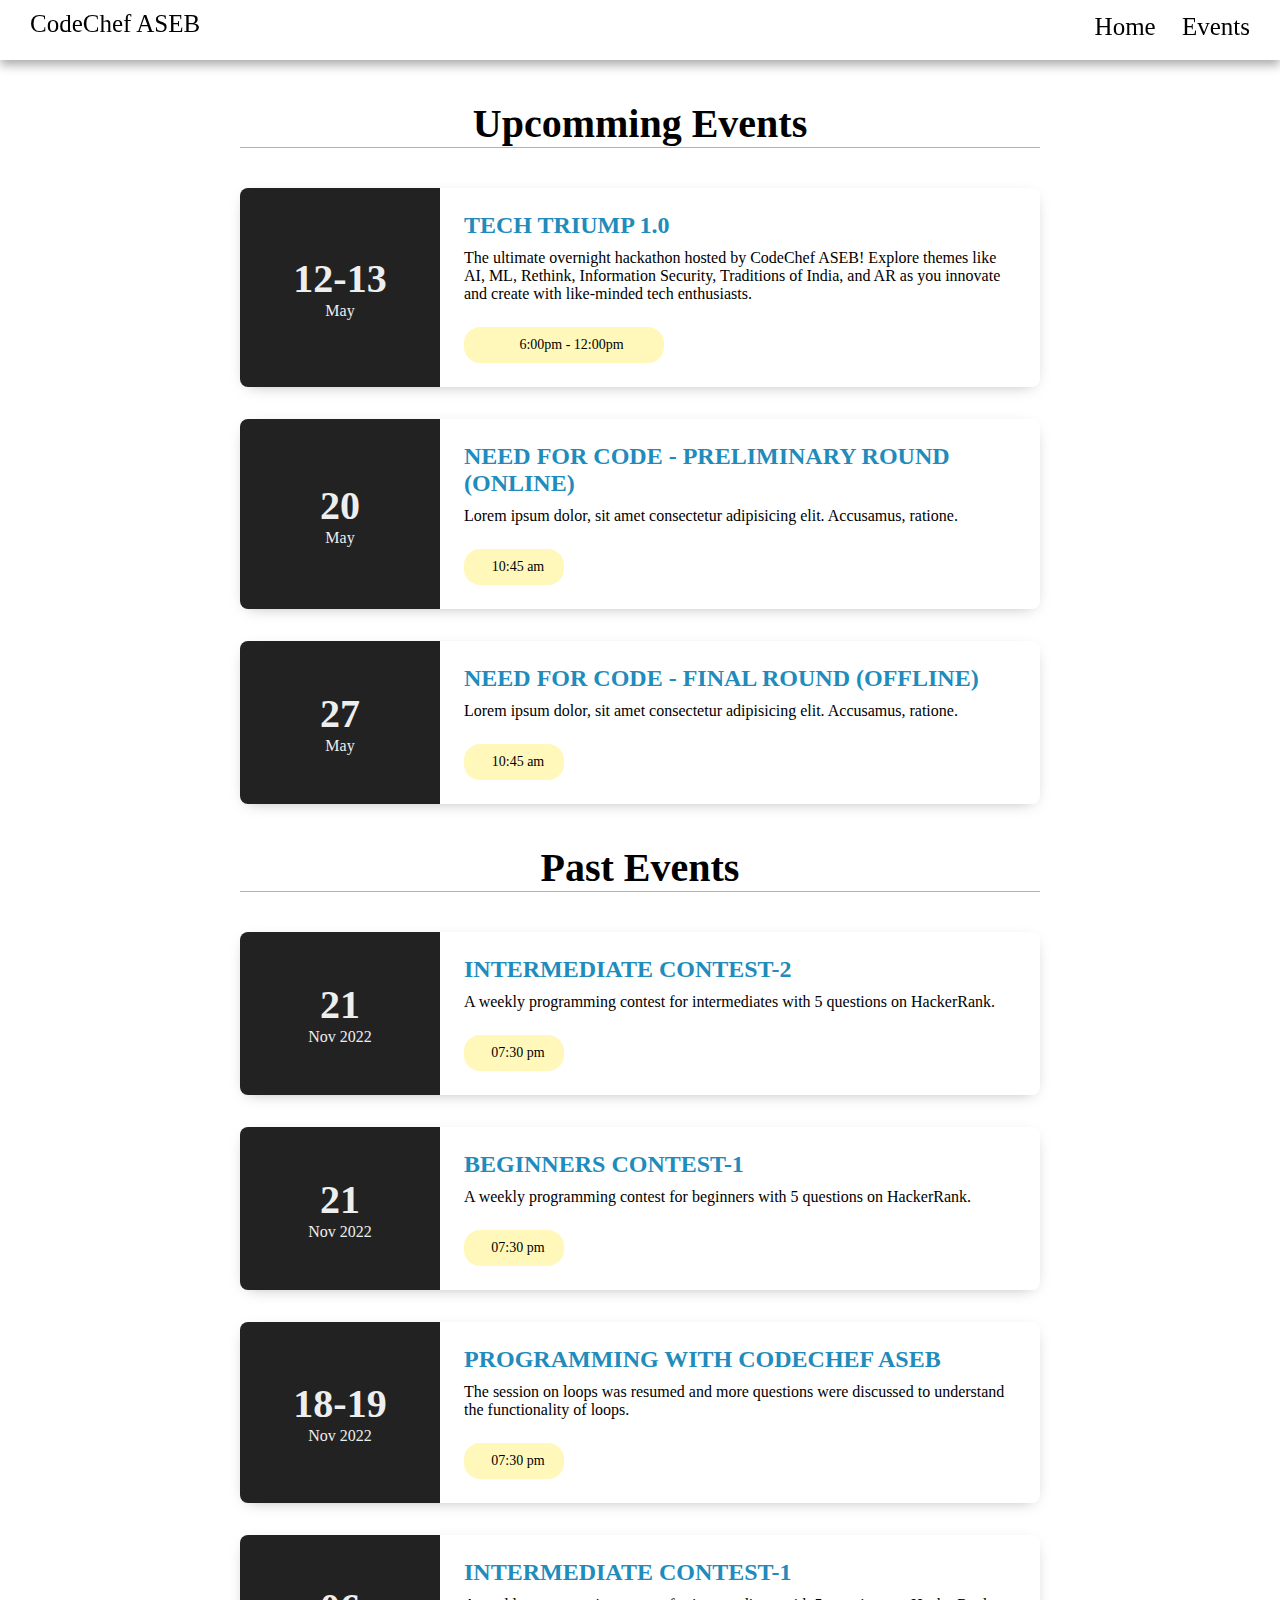
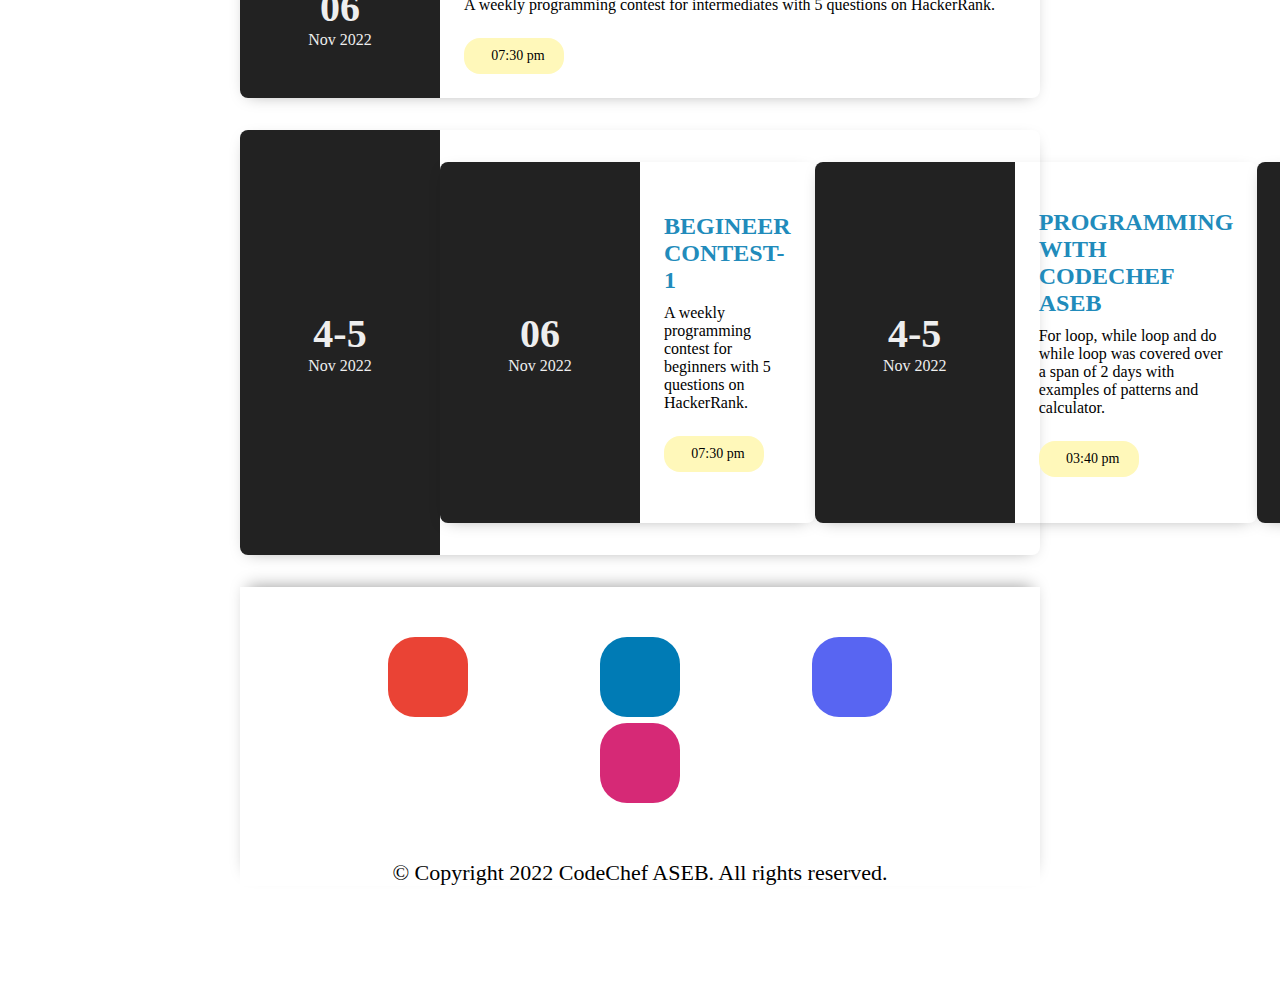
==== events.html @ 4fabd1b9 "Update events.html" ====
<!DOCTYPE html>
<html lang="en">

<head>
  <meta charset="UTF-8" />
  <meta name="viewport" content="width=device-width, initial-scale=1.0" />
  <title>Events</title>
  <link rel="stylesheet" href="assets/css/events.css" />
  <script src="https://kit.fontawesome.com/549a6f0c8a.js" crossorigin="anonymous"></script>
</head>

<body>
  <div class="nav">
    <input type="checkbox" id="nav-check" />
    <div class="nav-header">
      <div class="nav-title">CodeChef ASEB</div>
    </div>
    <div class="nav-btn">
      <label for="nav-check">
        <span></span>
        <span></span>
        <span></span>
      </label>
    </div>

    <div class="nav-links">
      <a href="home.html" target="">Home</a>
      <!-- <a href="about.html" target="">About</a> -->
      <a href="events.html" target="">Events</a>
    </div>
  </div>
  <div class="event-container">
    <h3 class="year">Upcomming Events</h3>

    <div class="event" id="tt-event">
      <div class="event-left">
        <div class="event-date">
          <div class="date">12-13</div>
          <div class="month">May</div>
        </div>
      </div>

      <div class="event-right">
        <h3 class="event-title">Tech Triump 1.0</h3>

        <div class="event-description">
          The ultimate overnight hackathon hosted by CodeChef ASEB! Explore themes like AI, ML, Rethink, Information
          Security, Traditions of India, and AR as you innovate and create with like-minded tech enthusiasts.
        </div>

        <div class="event-timing" id="tt-time">
          <img src="assets/images/time.png" alt="" /> 6:00pm - 12:00pm </img>
        </div>
      </div>

      <a href="techtriump.html"></a>
    </div>

    <div class="event">
      <div class="event-left">
        <div class="event-date">
          <div class="date">20</div>
          <div class="month">May</div>
        </div>
      </div>

      <div class="event-right">
        <h3 class="event-title">Need For Code - Preliminary Round (Online)</h3>

        <div class="event-description">
          Lorem ipsum dolor, sit amet consectetur adipisicing elit. Accusamus,
          ratione.
        </div>

        <div class="event-timing">
          <img src="assets/images/time.png" alt="" /> 10:45 am
        </div>
      </div>
    </div>

    <div class="event">
      <div class="event-left">
        <div class="event-date">
          <div class="date">27</div>
          <div class="month">May</div>
        </div>
      </div>

      <div class="event-right">
        <h3 class="event-title">Need For Code - Final Round (Offline)</h3>

        <div class="event-description">
          Lorem ipsum dolor, sit amet consectetur adipisicing elit. Accusamus,
          ratione.
        </div>

        <div class="event-timing">
          <img src="assets/images/time.png" alt="" /> 10:45 am
        </div>
      </div>
    </div>

    <h3 class="year">Past Events</h3>

    <div class="event">
      <div class="event-left">
        <div class="event-date">
          <div class="date">21</div>
          <div class="month">Nov 2022</div>
        </div>
      </div>

      <div class="event-right">
        <h3 class="event-title">Intermediate Contest-2</h3>

        <div class="event-description">
          A weekly programming contest for intermediates with 5 questions
          on HackerRank.
        </div>

        <div class="event-timing">
          <img src="assets/images/time.png" alt="" /> 07:30 pm
        </div>
      </div>
    </div>

    <div class="event">
      <div class="event-left">
        <div class="event-date">
          <div class="date">21</div>
          <div class="month">Nov 2022</div>
        </div>
      </div>

      <div class="event-right">
        <h3 class="event-title">Beginners Contest-1</h3>

        <div class="event-description">
          A weekly programming contest for beginners with 5 questions
          on HackerRank.
        </div>

        <div class="event-timing">
          <img src="assets/images/time.png" alt="" /> 07:30 pm
        </div>
      </div>
    </div>  
  
  
     <div class="event">
      <div class="event-left">
        <div class="event-date">
          <div class="date">18-19</div>
          <div class="month">Nov 2022</div>
        </div>
      </div>

      <div class="event-right">
        <h3 class="event-title">Programming with CodeChef ASEB</h3>

        <div class="event-description">
          The session on loops was resumed and more questions were
          discussed to understand the functionality of loops.
        </div>

        <div class="event-timing">
          <img src="assets/images/time.png" alt="" /> 07:30 pm
        </div>
      </div>
    </div> 
  
    <div class="event">
      <div class="event-left">
        <div class="event-date">
          <div class="date">06</div>
          <div class="month">Nov 2022</div>
        </div>
      </div>

      <div class="event-right">
        <h3 class="event-title">Intermediate Contest-1</h3>

        <div class="event-description">
          A weekly programming contest for intermediates with 5 questions
          on HackerRank.
        </div>

        <div class="event-timing">
          <img src="assets/images/time.png" alt="" /> 07:30 pm
        </div>
      </div>
    </div>
  
    <div class="event">
      <div class="event-left">
        <div class="event-date">
          <div class="date">4-5</div>
          <div class="month">Nov 2022</div>
        </div>
      </div>  
  
    <div class="event">
      <div class="event-left">
        <div class="event-date">
          <div class="date">06</div>
          <div class="month">Nov 2022</div>
        </div>
      </div>

      <div class="event-right">
        <h3 class="event-title">Begineer Contest-1</h3>

        <div class="event-description">
          A weekly programming contest for beginners with 5 questions
          on HackerRank.
        </div>

        <div class="event-timing">
          <img src="assets/images/time.png" alt="" /> 07:30 pm
        </div>
      </div>
    </div>
  
    <div class="event">
      <div class="event-left">
        <div class="event-date">
          <div class="date">4-5</div>
          <div class="month">Nov 2022</div>
        </div>
      </div>

      <div class="event-right">
        <h3 class="event-title">Programming with CodeChef ASEB</h3>

        <div class="event-description">
          For loop, while loop and do while loop was covered over a
          span of 2 days with examples of patterns and calculator.
        </div>

        <div class="event-timing">
          <img src="assets/images/time.png" alt="" /> 03:40 pm
        </div>
      </div>
    </div>

    <div class="event">
      <div class="event-left">
        <div class="event-date">
          <div class="date">21</div>
          <div class="month">Oct 2022</div>
        </div>
      </div>

      <div class="event-right">
        <h3 class="event-title">Introduction to Programming</h3>

        <div class="event-description">
          Introduction to C++ was given with basics covering topics
          like print statements, variable declaration, etc.
        </div>

        <div class="event-timing">
          <img src="assets/images/time.png" alt="" /> 03:40 pm
        </div>
      </div>
    </div>

    <div class="event">
      <div class="event-left">
        <div class="event-date">
          <div class="date">28</div>
          <div class="month">Sept 2022</div>
        </div>
      </div>

      <div class="event-right">
        <h3 class="event-title">Let's Crack it with CodeChef ASEB</h3>

        <div class="event-description">
          An introductory session to importance of programming, DSA and 
          basic computer science skills.
        </div>

        <div class="event-timing">
          <img src="assets/images/time.png" alt="" /> 03:40 pm
        </div>
      </div>
    </div>
  </div>
  <footer>
    <div class="rounded-social-buttons">
      <a class="social-button gmail" href="mailto:codechef.amritablr@gmail.com" target=""><i
          class="far fa-envelope"></i></a>
      <a class="social-button linkedin" href="https://www.linkedin.com/company/codechef-aseb/" target=""><i
          class="fab fa-linkedin"></i></a>
      <a class="social-button discord" href="https://discord.com/invite/Utfm3SmKnV" target=""><i
          class="fab fa-discord"></i></a>

      <a class="social-button instagram" href="https://www.instagram.com/codechef_aseb/" target=""><i
          class="fab fa-instagram"></i></a>
    </div>
    <div>
      <center>
        <p class="copyright">
          © Copyright 2022 CodeChef ASEB. All rights reserved.
        </p>
      </center>
    </div>
  </footer>
  <script src="assets/js/events.js"></script>
</body>

</html>
---- assets/css/events.css ----
* {
  box-sizing: border-box;
  font-family: "Baloo Bhai 2";
}

body {
  margin: 0px;
}

/* Navigation Bar */

.nav {
  height: 60px;
  width: 100%;
  background-color: white;
  box-shadow: 0px 5px 10px 0px #aaa;
  position: fixed;
  top: 0;
  pointer-events: auto;
  z-index: 1000;
}

.nav > .nav-header {
  display: inline;
  margin: 0 20px;
}

.nav > .nav-header > .nav-title {
  display: inline-block;
  font-size: 25px;
  font-weight: 500;
  color: black;
  padding: 10px 10px 10px 10px;
}

.nav > .nav-btn {
  display: none;
}

.nav > .nav-links {
  display: inline;
  float: right;
  font-size: 25px;
  margin-right: 20px;
}

.nav > .nav-links > a {
  display: inline-block;
  padding: 13px 10px 13px 10px;
  text-decoration: none;
  color: black;
}

.nav > .nav-links > a:hover {
  color: brown;
}

.nav > #nav-check {
  display: none;
}

@media (max-width: 600px) {
  .nav > .nav-btn {
    display: inline-block;
    position: absolute;
    right: 0px;
    top: 0px;
  }
  .nav > .nav-btn > label {
    display: inline-block;
    width: 50px;
    height: 50px;
    padding: 13px;
  }
  .nav > .nav-btn > label:hover,
  .nav #nav-check:checked ~ .nav-btn > label {
    background-color: rgba(0, 0, 0, 0.3);
  }
  .nav > .nav-btn > label > span {
    display: block;
    width: 25px;
    height: 10px;
    border-top: 2px solid #eee;
  }
  .nav > .nav-links {
    position: absolute;
    display: block;
    width: 100%;
    background-color: #333;
    height: 0px;
    transition: all 0.3s ease-in;
    overflow-y: hidden;
    top: 50px;
    left: 0px;
  }
  .nav > .nav-links > a {
    display: block;
    width: 100%;
  }
  .nav > #nav-check:not(:checked) ~ .nav-links {
    height: 0px;
  }
  .nav > #nav-check:checked ~ .nav-links {
    height: calc(100vh - 50px);
    overflow-y: auto;
  }
}

/* Body */

.event-container {
  font-family: "Roboto", sans-serif;
  max-width: 800px;
  margin: 100px auto;
}

.event-container h3.year {
  font-size: 40px;
  text-align: center;
  border-bottom: 1px solid #b1b1b1;
}

.event-container .event {
  box-shadow: 0 4px 16px -8px rgba(0, 0, 0, 0.4);
  display: flex;
  border-radius: 8px;
  margin: 32px 0;
  pointer-events: all;
  z-index: 1;
}

.event-container .event .fixed {
  position: fixed;
  top: 60px;
  left: 0;
  right: 0;
  pointer-events: none; /* Make container unresponsive */
}

.event:hover {
  transform: scale(1.2);
  cursor: pointer;
}

.event .event-left {
  background: #222;
  min-width: 200px;
  display: flex;
  align-items: center;
  justify-content: center;
  color: #eee;
  padding: 8px 48px;
  font-weight: bold;
  text-align: center;
  border-radius: 8px 0 0 8px;
}

.event .event-left .date {
  font-size: 40px;
}

.event .event-left .month {
  font-size: 16px;
  font-weight: normal;
}

.event .event-right {
  display: flex;
  flex-direction: column;
  justify-content: center;
  padding: 0 24px;
}

.event .event-right h3.event-title {
  font-size: 24px;
  margin: 24px 0 10px 0;
  color: #218bbb;
  text-transform: uppercase;
}

.event .event-right .event-timing {
  background: #fff8ba;
  display: flex;
  align-items: center;
  justify-content: center;
  width: 100px;
  padding: 8px;
  border-radius: 16px;
  margin: 24px 0;
  font-size: 14px;
}

#tt-time {
  width: 200px;
}

#tt-time img {
  height: 20px;
  padding-right: 15px;
}

.event .event-right .event-timing img {
  height: 20px;
  padding-right: 8px;
}

@media (max-width: 550px) {
  .event {
    flex-direction: column;
  }

  .event .event-left {
    padding: 0;
    border-radius: 8px 8px 0 0;
  }

  .event .event-left .event-date .date,
  .event .event-left .event-date .month {
    display: inline-block;
    font-size: 24px;
  }

  .event .event-left .event-date {
    padding: 10px 0;
  }
}

/* Footer */

footer {
  padding-top: 50px;
  box-shadow: 0 -8px 16px -8px rgba(0, 0, 0, 0.4);
}

textarea {
  resize: none;
}

.text {
  color: white;
  font-size: 20px;
  position: absolute;
  top: 50%;
  left: 50%;
  transform: translate(-50%, -50%);
  -ms-transform: translate(-50%, -50%);
  white-space: nowrap;
}

.svg-inline--fa {
  vertical-align: -0.2em;
}

.rounded-social-buttons {
  text-align: center;
}

.rounded-social-buttons .social-button {
  display: inline-block;
  position: relative;
  cursor: pointer;
  width: 80px;
  height: 80px;
  border: 5px solid transparent;
  text-decoration: none;
  text-align: center;
  color: #fefefe;
  font-size: 42px;
  font-weight: normal;
  line-height: 2em;
  border-radius: 1.6875rem;
  transition: all 0.5s ease;
  margin-right: 4rem;
  margin-left: 4rem;
  margin-bottom: 0.15rem;
}

.rounded-social-buttons .social-button:hover,
.rounded-social-buttons .social-button:focus {
  -webkit-transform: rotate(360deg);
  -ms-transform: rotate(360deg);
  transform: rotate(360deg);
}

.rounded-social-buttons .fa-envelope,
.fa-linkedin,
.fa-discord,
.fa-instagram {
  font-size: 50px;
}

.rounded-social-buttons .social-button.gmail {
  background: #ea4335;
}

.rounded-social-buttons .social-button.gmail:hover,
.rounded-social-buttons .social-button.gmail:focus {
  color: #ea4335;
  background: #fefefe;
  border-color: #ea4335;
}

.rounded-social-buttons .social-button.linkedin {
  background: #007bb5;
}

.rounded-social-buttons .social-button.linkedin:hover,
.rounded-social-buttons .social-button.linkedin:focus {
  color: #007bb5;
  background: #fefefe;
  border-color: #007bb5;
}

.rounded-social-buttons .social-button.discord {
  background: #5865f2;
}

.rounded-social-buttons .social-button.discord:hover,
.rounded-social-buttons .social-button.discord:focus {
  color: #5865f2;
  background: #fefefe;
  border-color: #5865f2;
}

.rounded-social-buttons .social-button.instagram {
  background: #d62976;
}

.rounded-social-buttons .social-button.instagram:hover,
.rounded-social-buttons .social-button.instagram:focus {
  color: #d62976;
  background: #fefefe;
  border-color: #d62976;
}

p.copyright {
  margin-top: 50px;
  font-size: 22px;
}
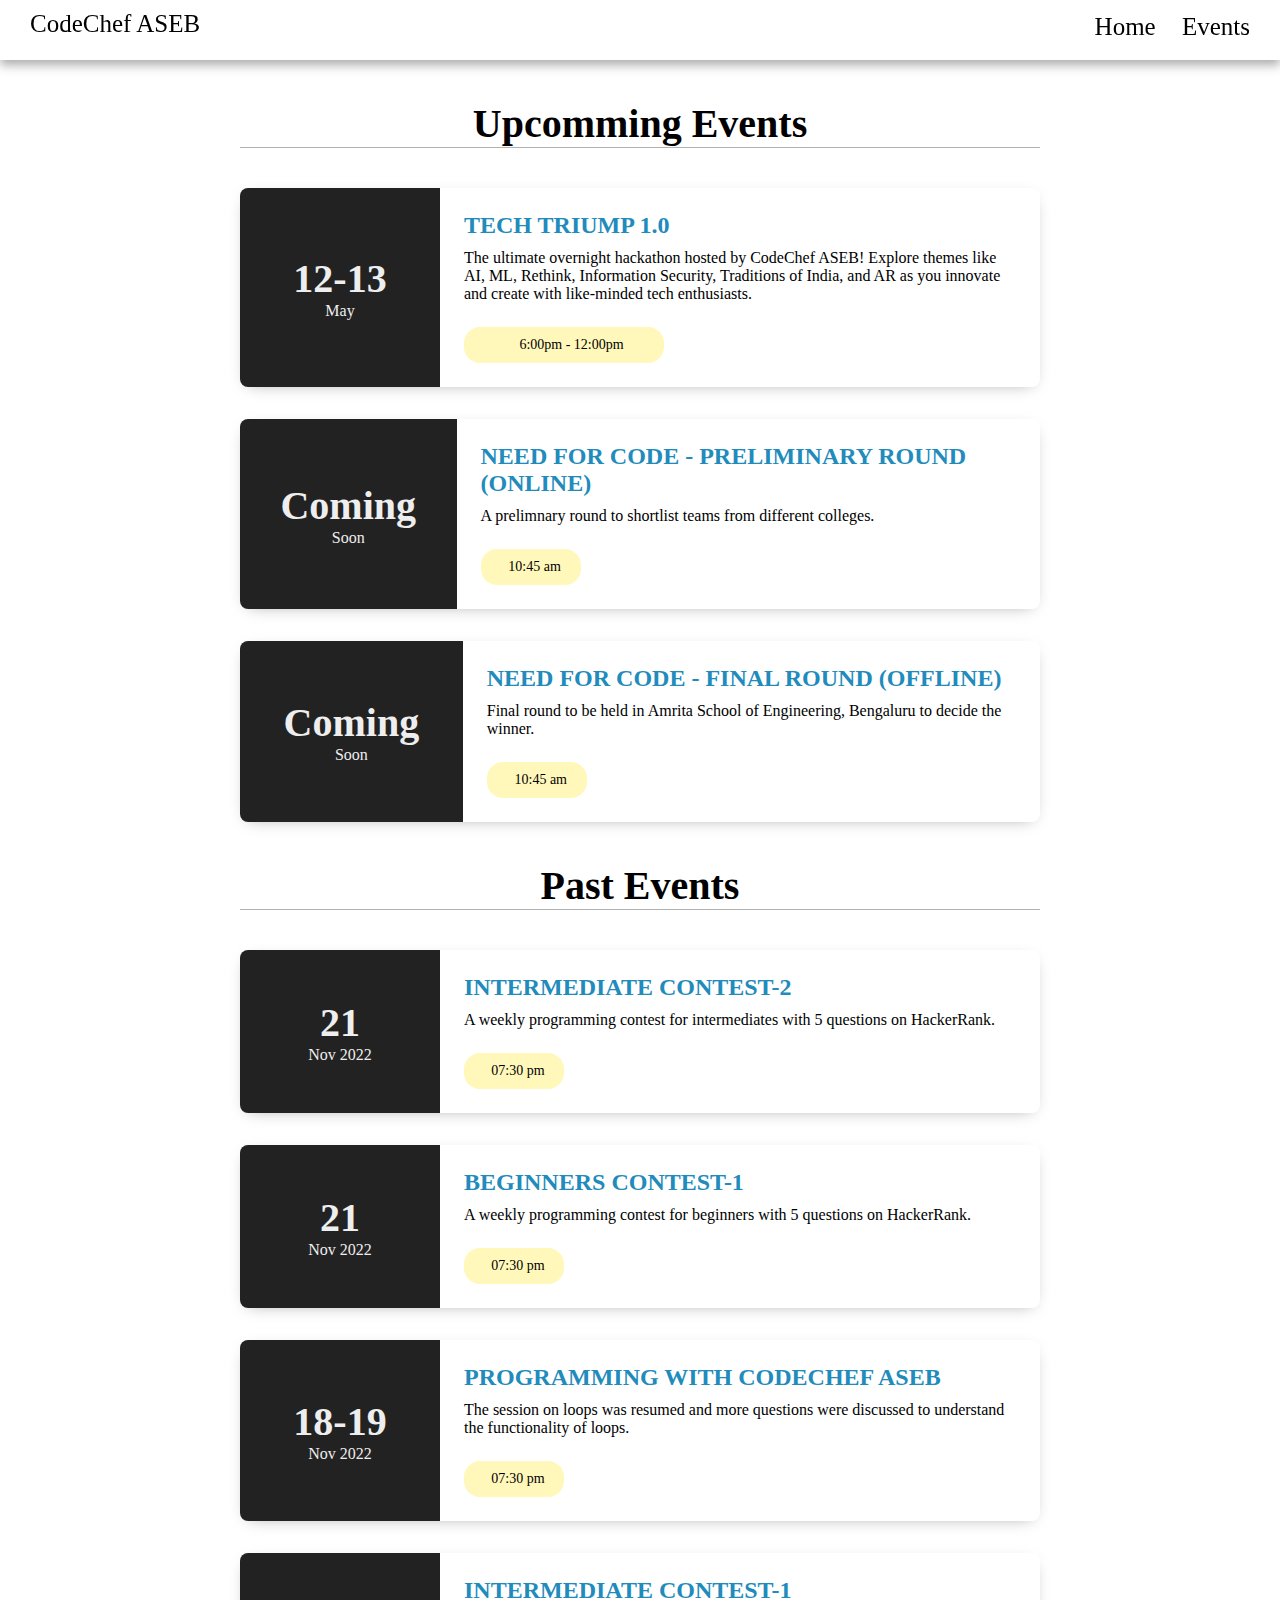
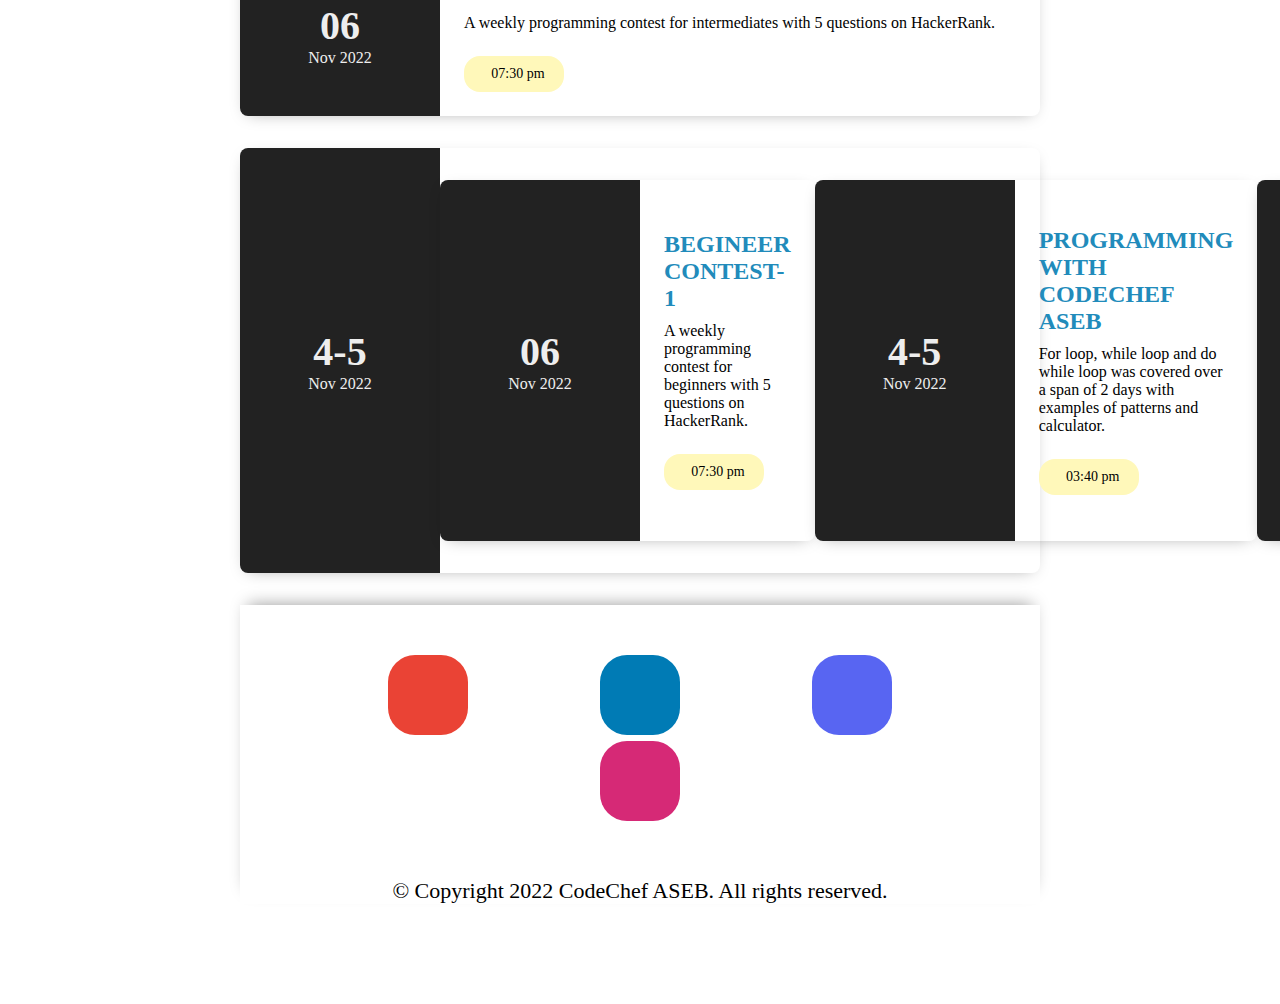
==== commit 1800f78c: "Update events.html" ====
--- a/events.html
+++ b/events.html
@@ -59,8 +59,8 @@
     <div class="event">
       <div class="event-left">
         <div class="event-date">
-          <div class="date">20</div>
-          <div class="month">May</div>
+          <div class="date">Coming</div>
+          <div class="month">Soon</div>
         </div>
       </div>
 
@@ -68,8 +68,7 @@
         <h3 class="event-title">Need For Code - Preliminary Round (Online)</h3>
 
         <div class="event-description">
-          Lorem ipsum dolor, sit amet consectetur adipisicing elit. Accusamus,
-          ratione.
+          A prelimnary round to shortlist teams from different colleges.
         </div>
 
         <div class="event-timing">
@@ -81,8 +80,8 @@
     <div class="event">
       <div class="event-left">
         <div class="event-date">
-          <div class="date">27</div>
-          <div class="month">May</div>
+          <div class="date">Coming</div>
+          <div class="month">Soon</div>
         </div>
       </div>
 
@@ -90,8 +89,8 @@
         <h3 class="event-title">Need For Code - Final Round (Offline)</h3>
 
         <div class="event-description">
-          Lorem ipsum dolor, sit amet consectetur adipisicing elit. Accusamus,
-          ratione.
+          Final round to be held in Amrita School of Engineering, Bengaluru
+          to decide the winner.
         </div>
 
         <div class="event-timing">
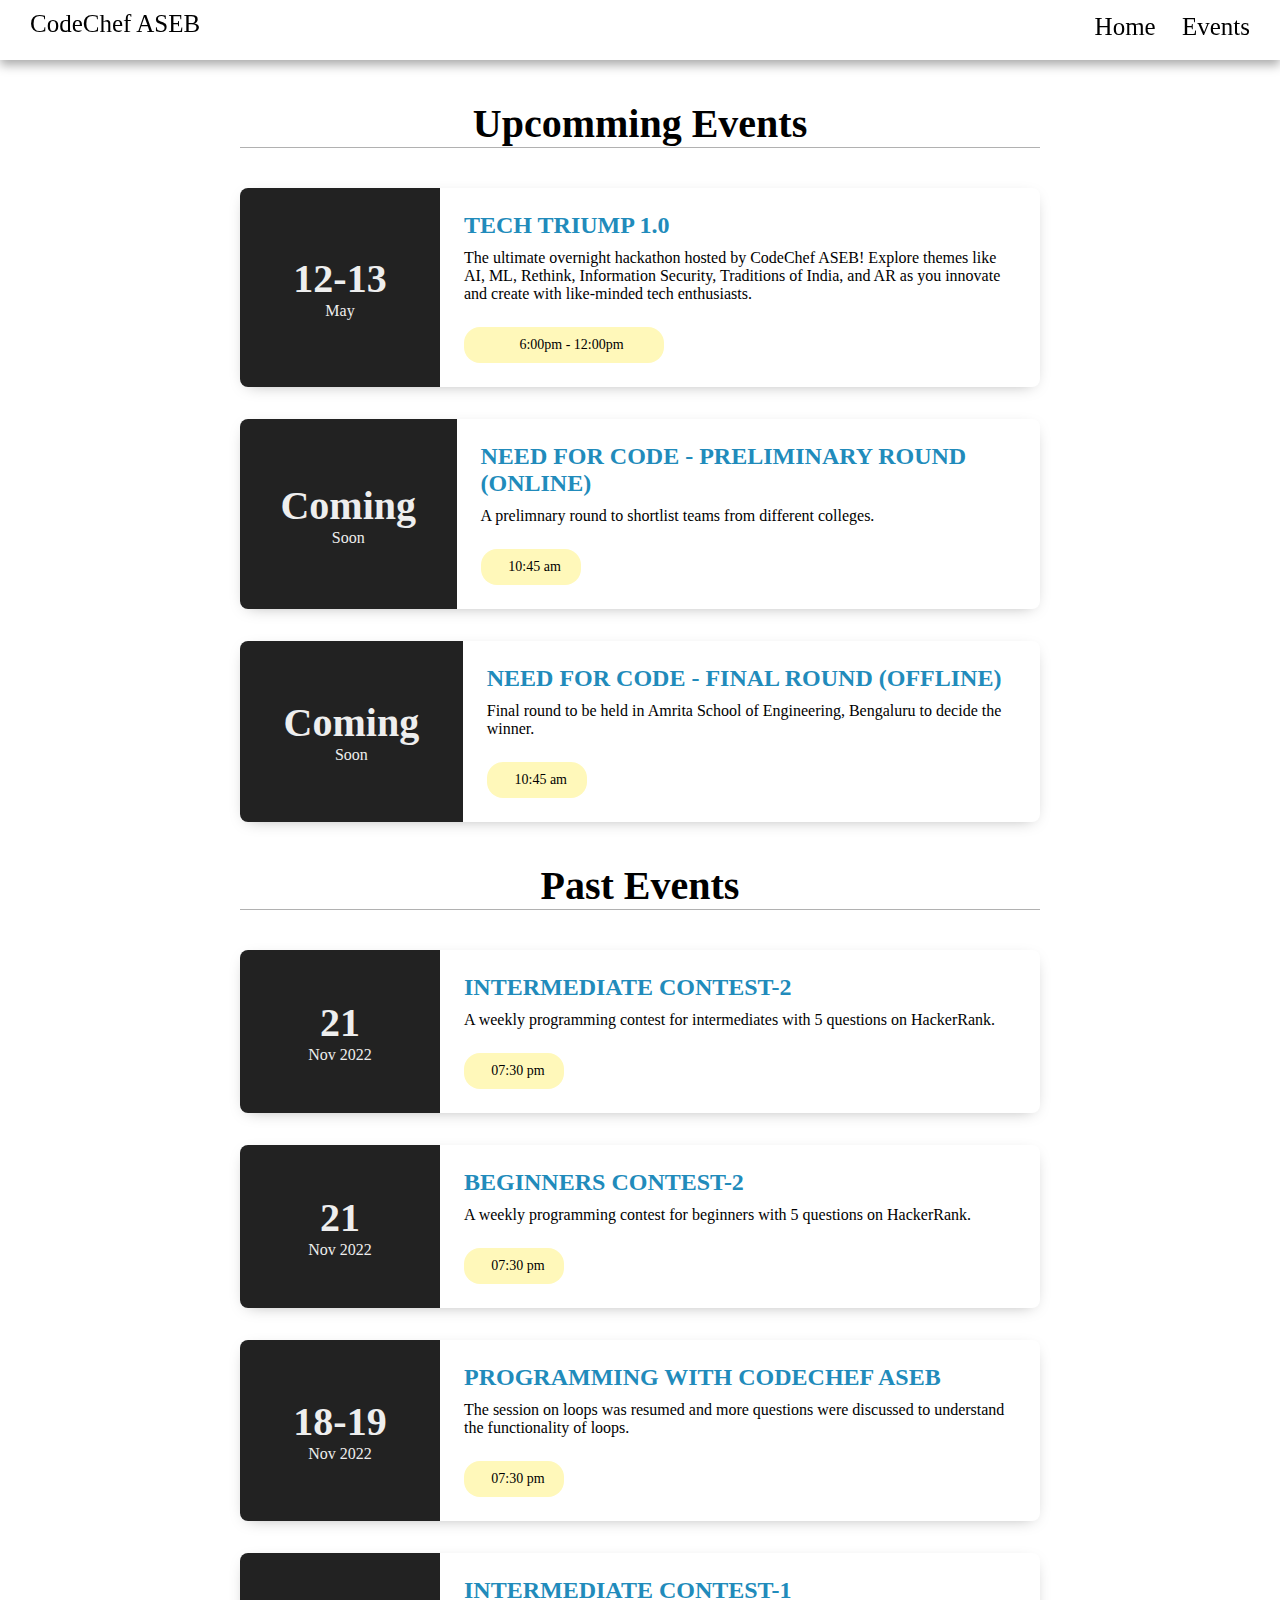
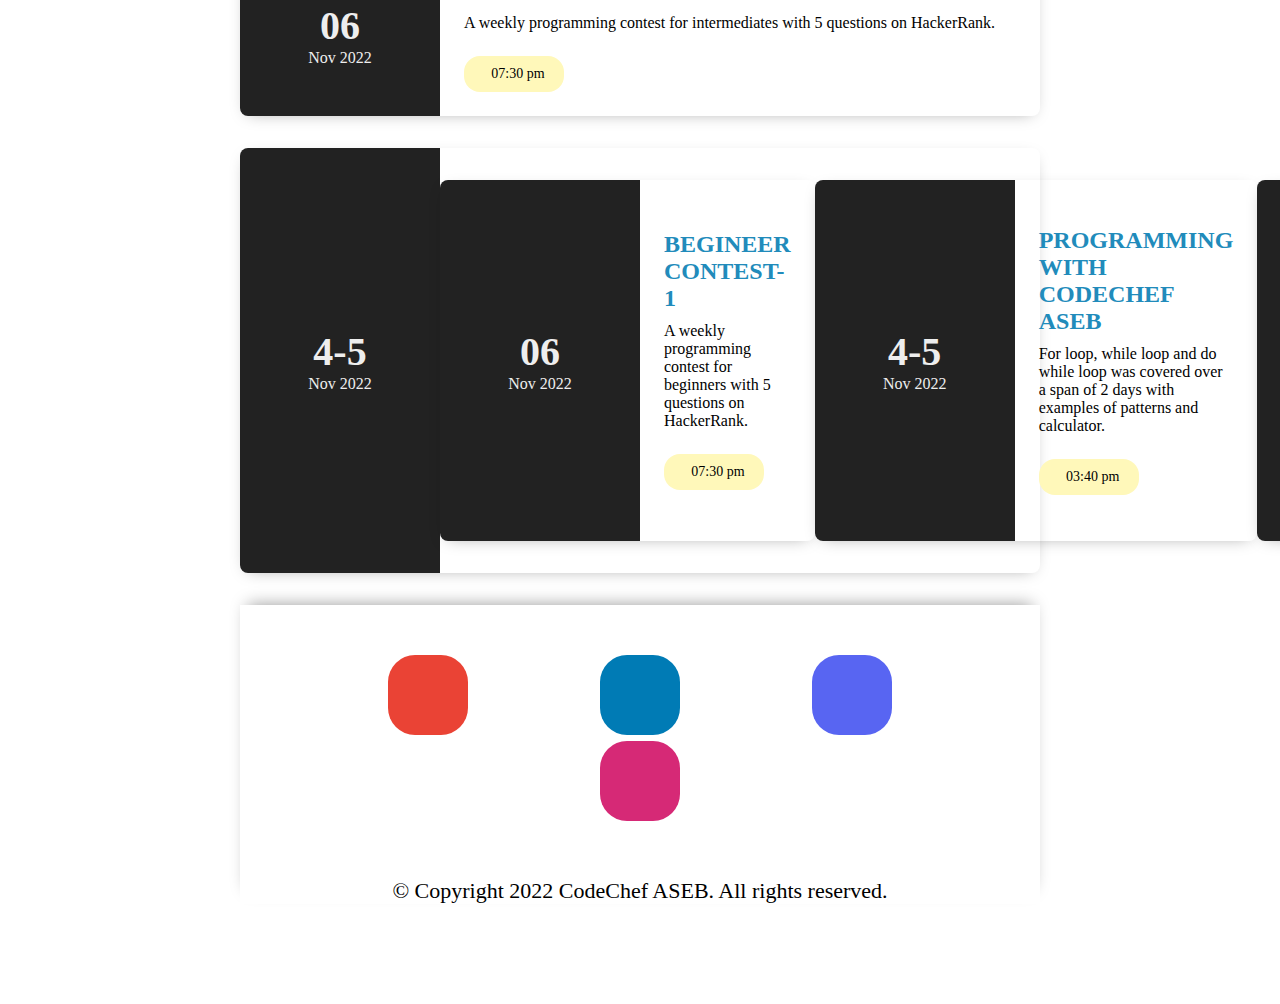
==== commit 09a763a3: "Update events.html" ====
--- a/events.html
+++ b/events.html
@@ -132,7 +132,7 @@
       </div>
 
       <div class="event-right">
-        <h3 class="event-title">Beginners Contest-1</h3>
+        <h3 class="event-title">Beginners Contest-2</h3>
 
         <div class="event-description">
           A weekly programming contest for beginners with 5 questions
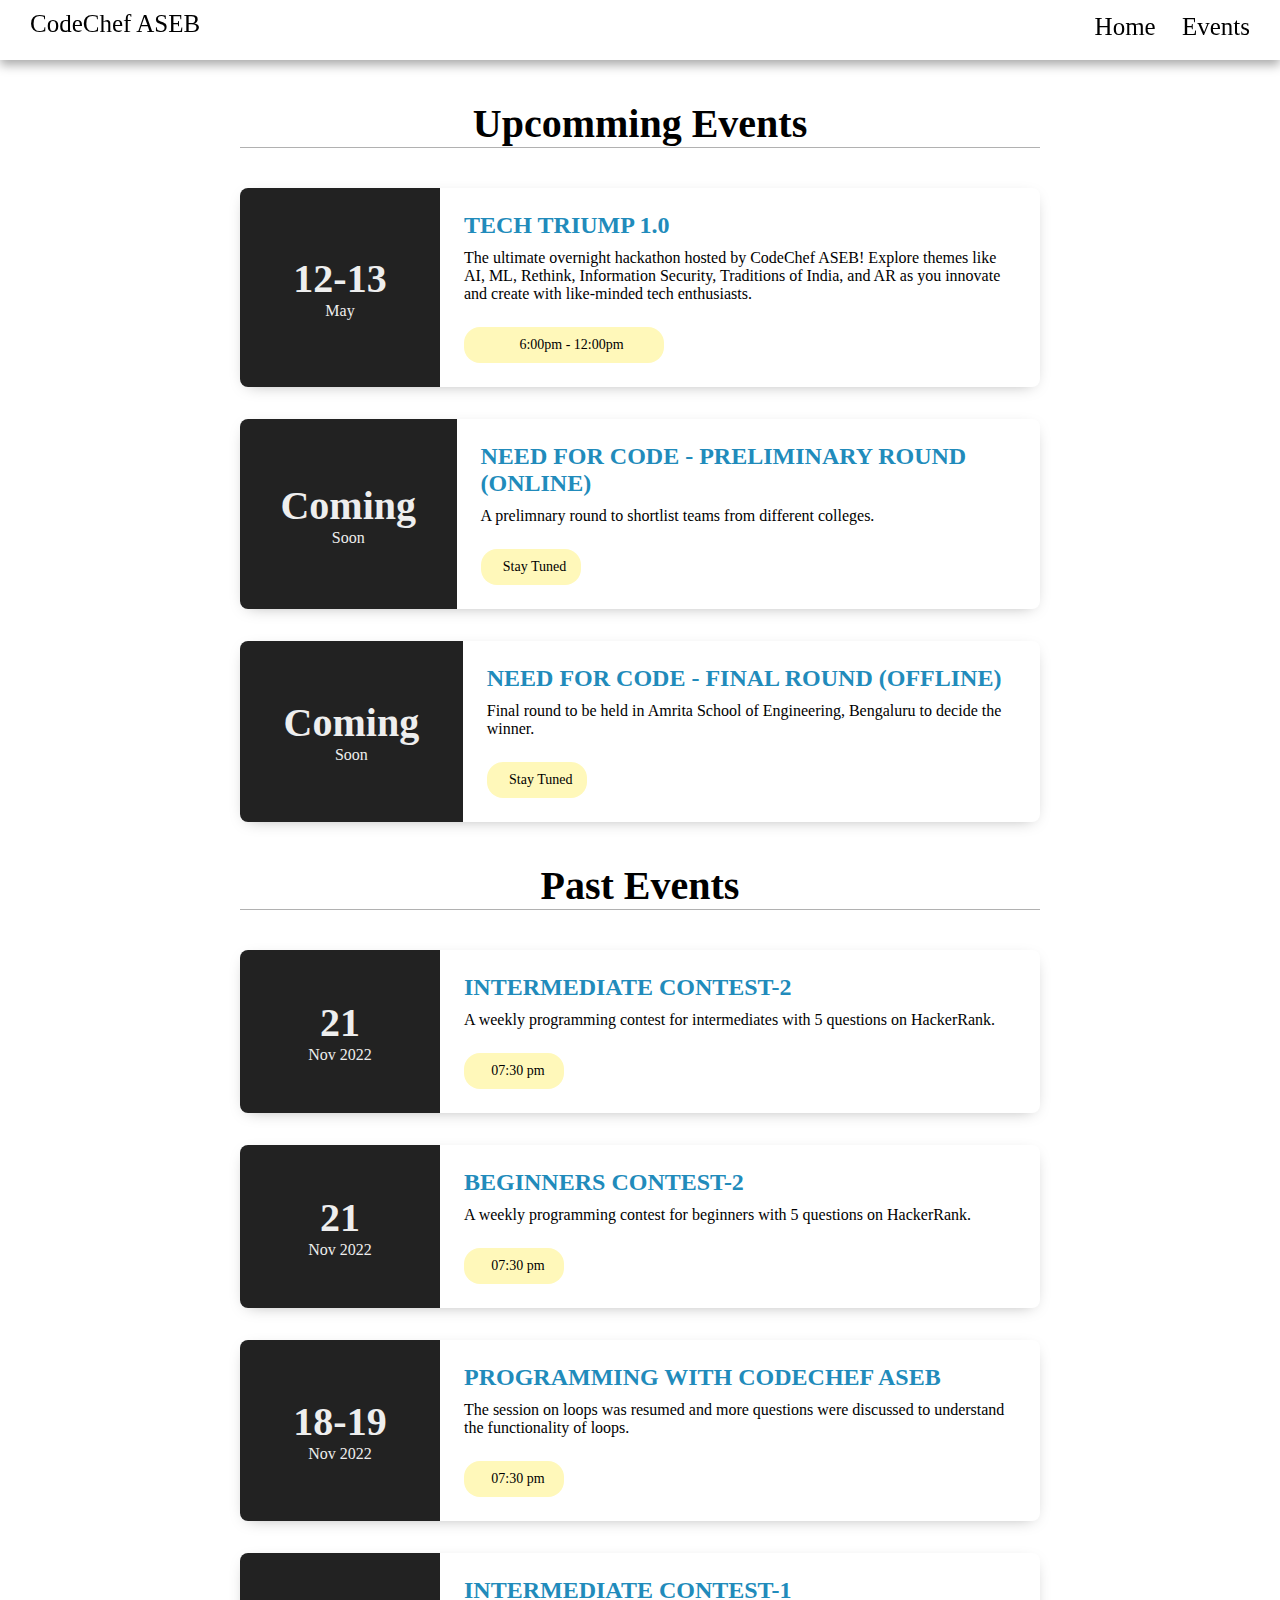
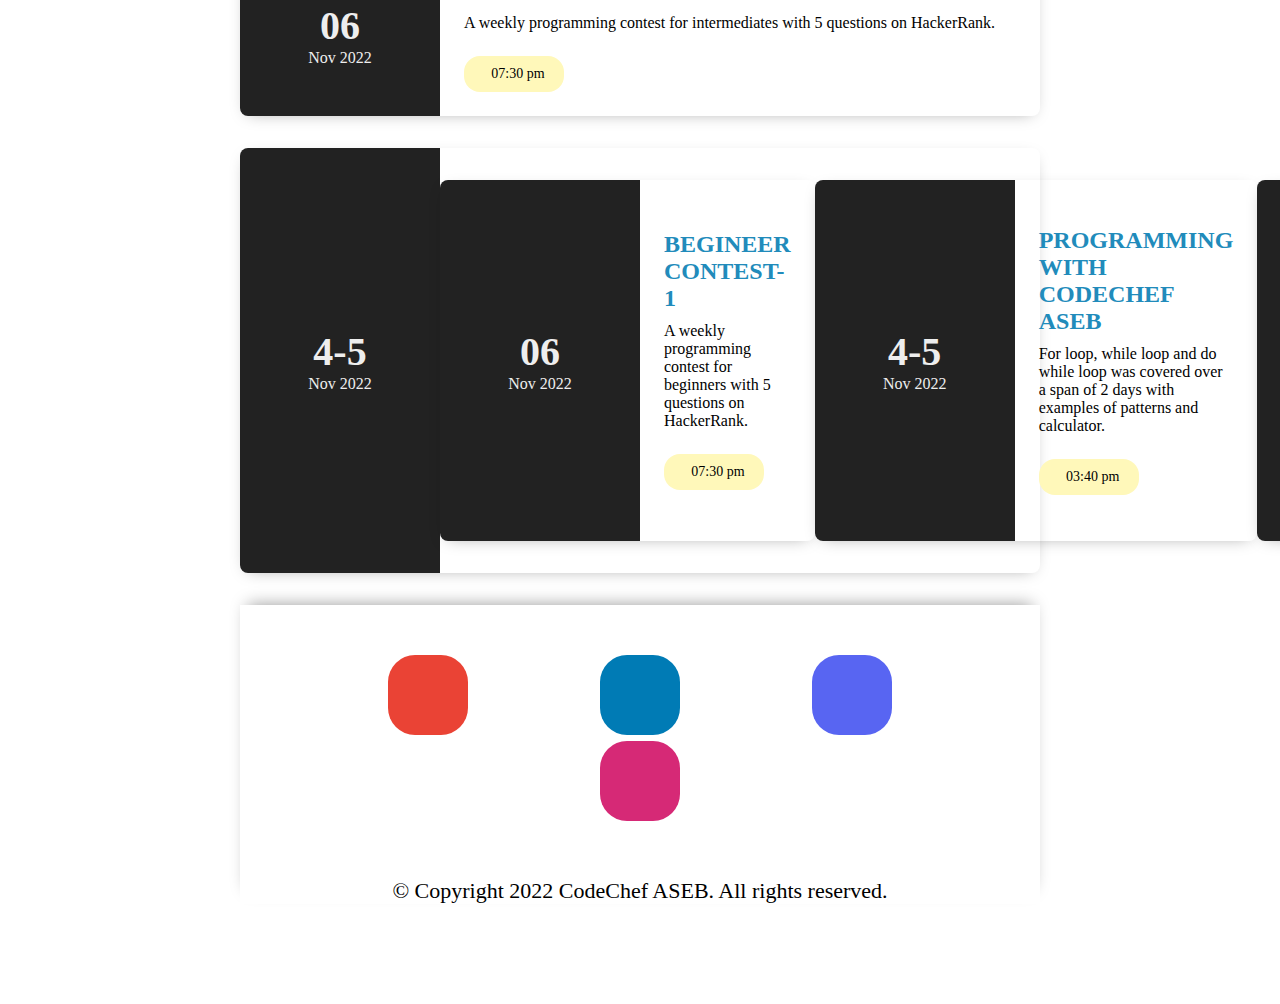
==== commit 71b5c130: "Update events.html" ====
--- a/events.html
+++ b/events.html
@@ -72,7 +72,7 @@
         </div>
 
         <div class="event-timing">
-          <img src="assets/images/time.png" alt="" /> 10:45 am
+          <img src="assets/images/time.png" alt="" /> Stay Tuned
         </div>
       </div>
     </div>
@@ -94,7 +94,7 @@
         </div>
 
         <div class="event-timing">
-          <img src="assets/images/time.png" alt="" /> 10:45 am
+          <img src="assets/images/time.png" alt="" /> Stay Tuned
         </div>
       </div>
     </div>
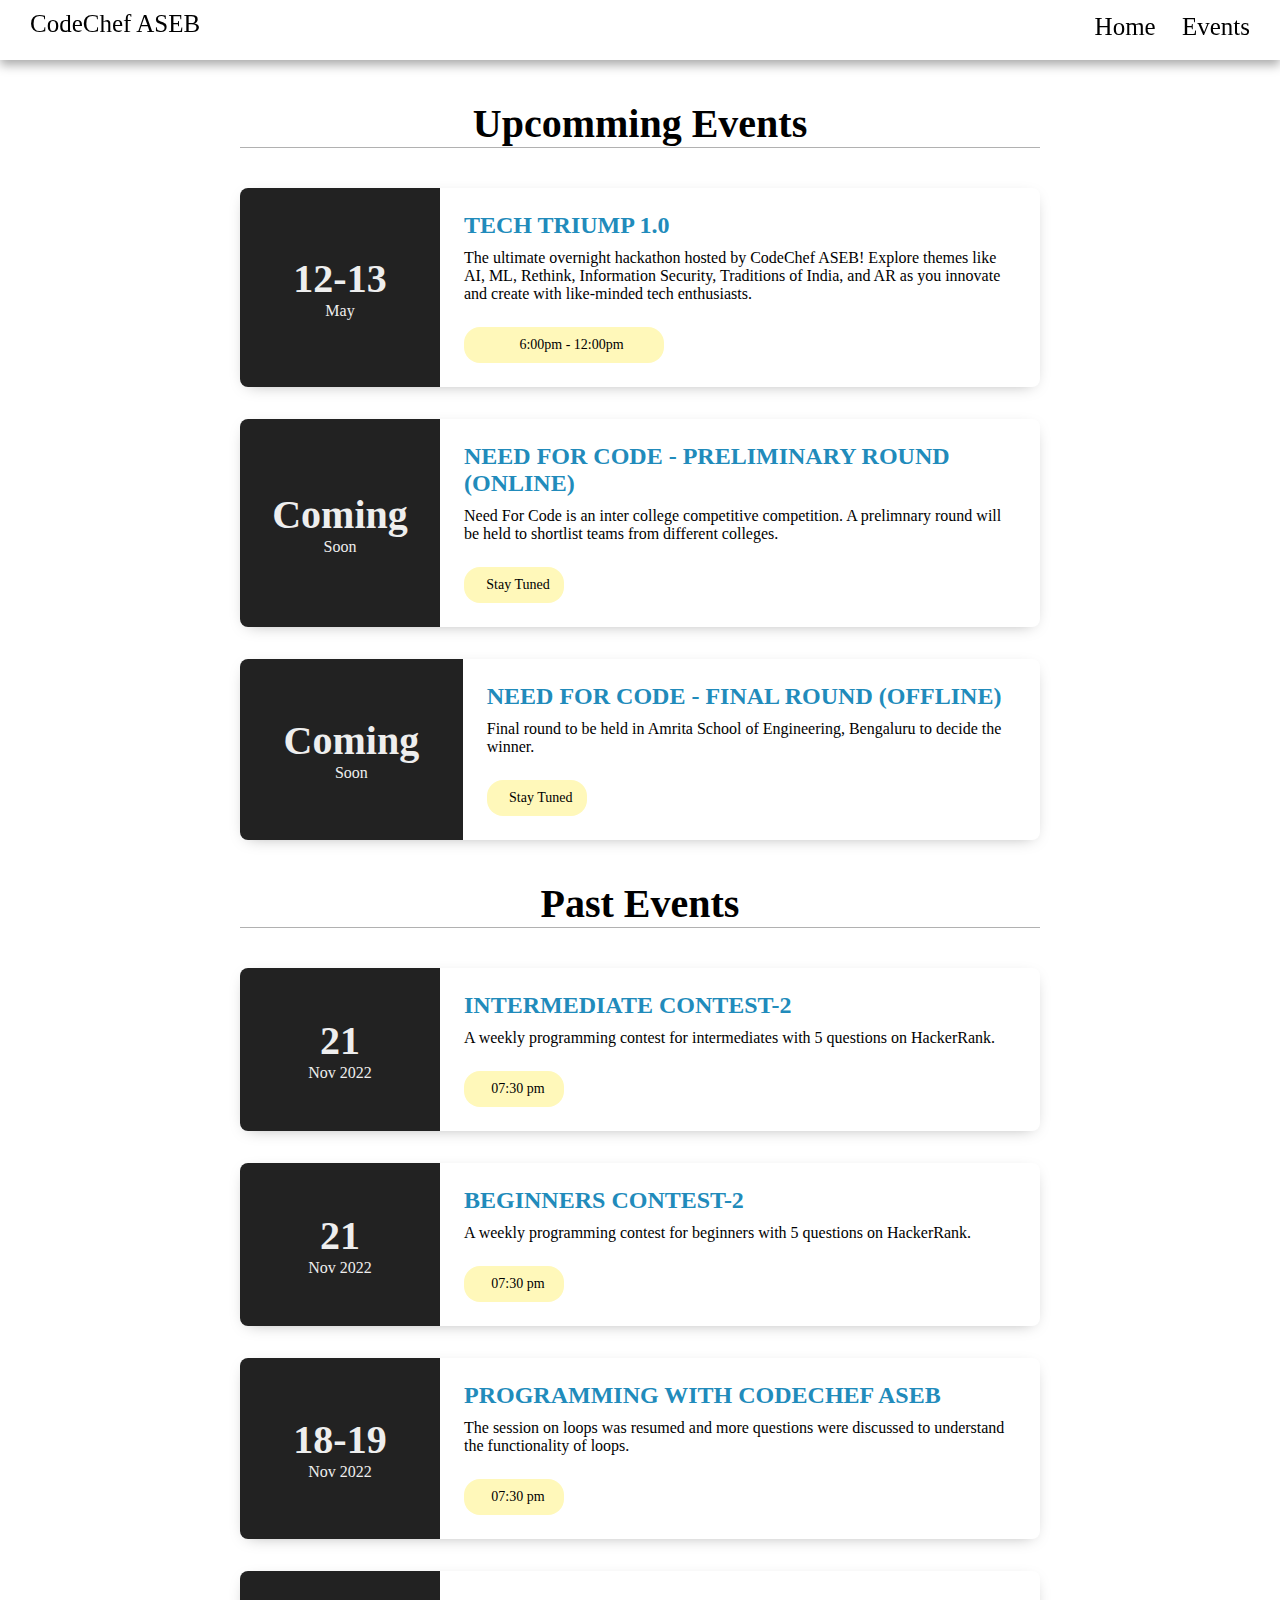
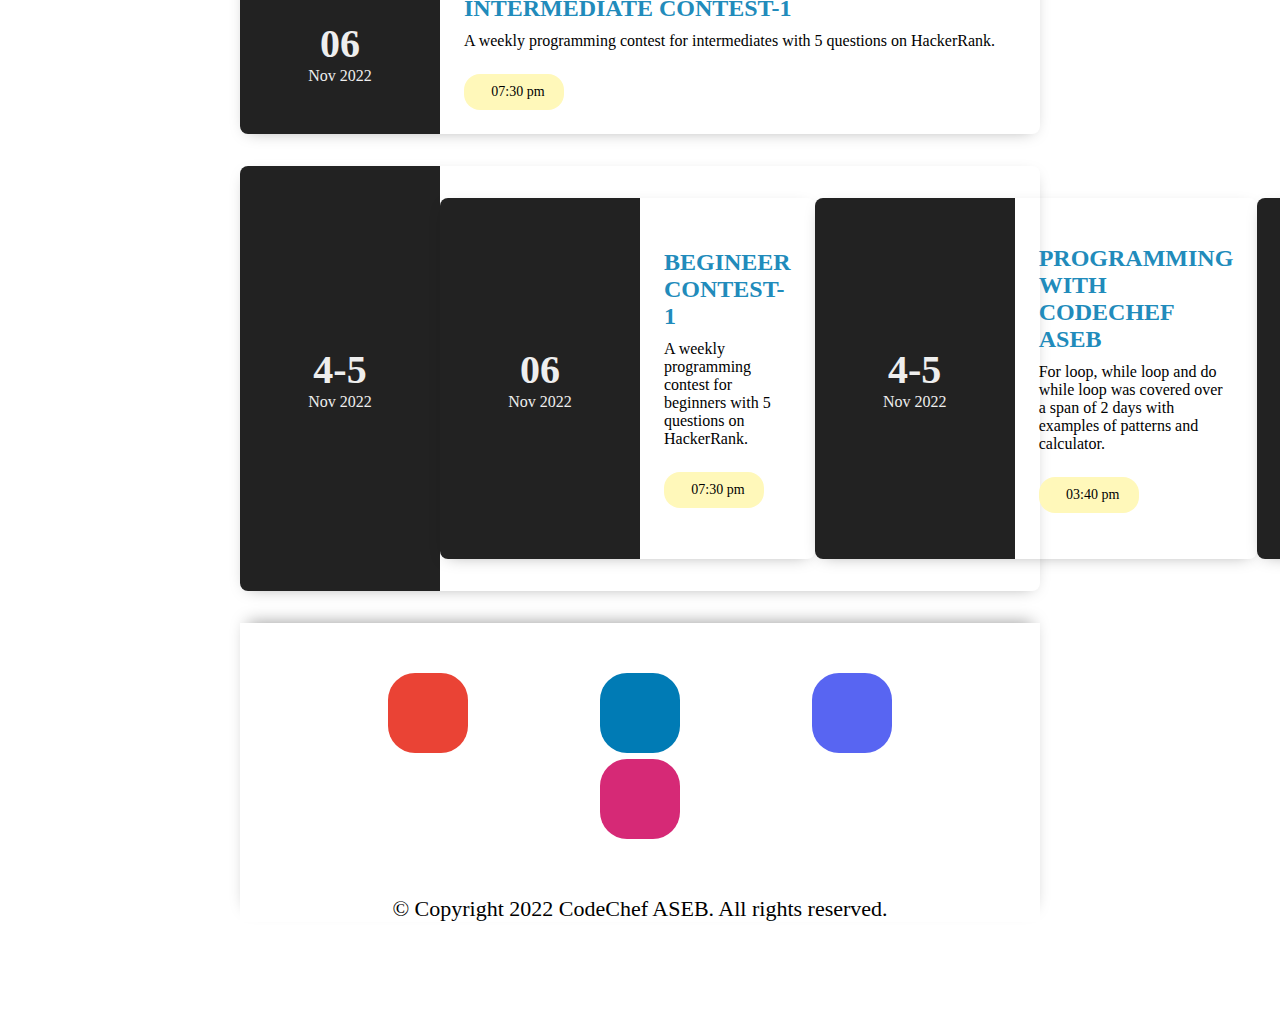
==== commit 7613df4a: "Update events.html" ====
--- a/events.html
+++ b/events.html
@@ -68,7 +68,9 @@
         <h3 class="event-title">Need For Code - Preliminary Round (Online)</h3>
 
         <div class="event-description">
-          A prelimnary round to shortlist teams from different colleges.
+          Need For Code is an inter college competitive competition. 
+          A prelimnary round will be held to shortlist teams 
+          from different colleges.
         </div>
 
         <div class="event-timing">
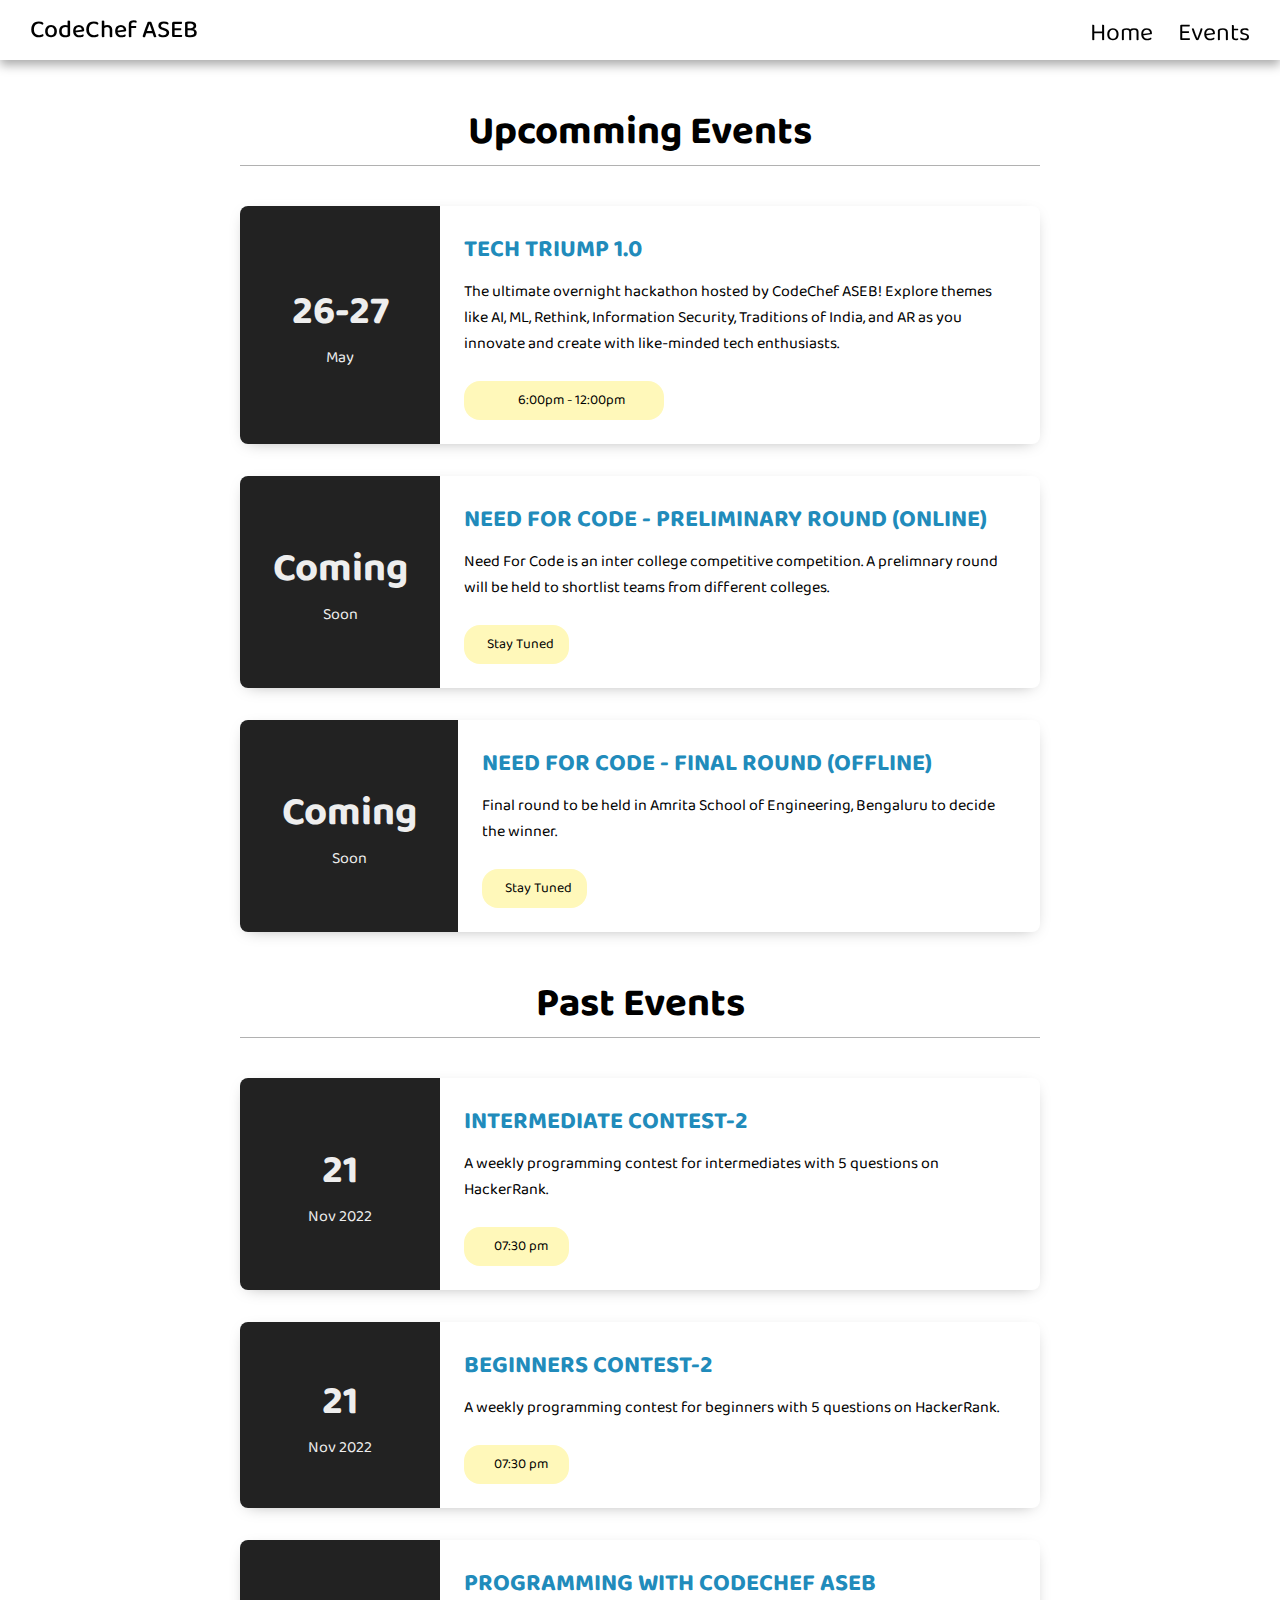
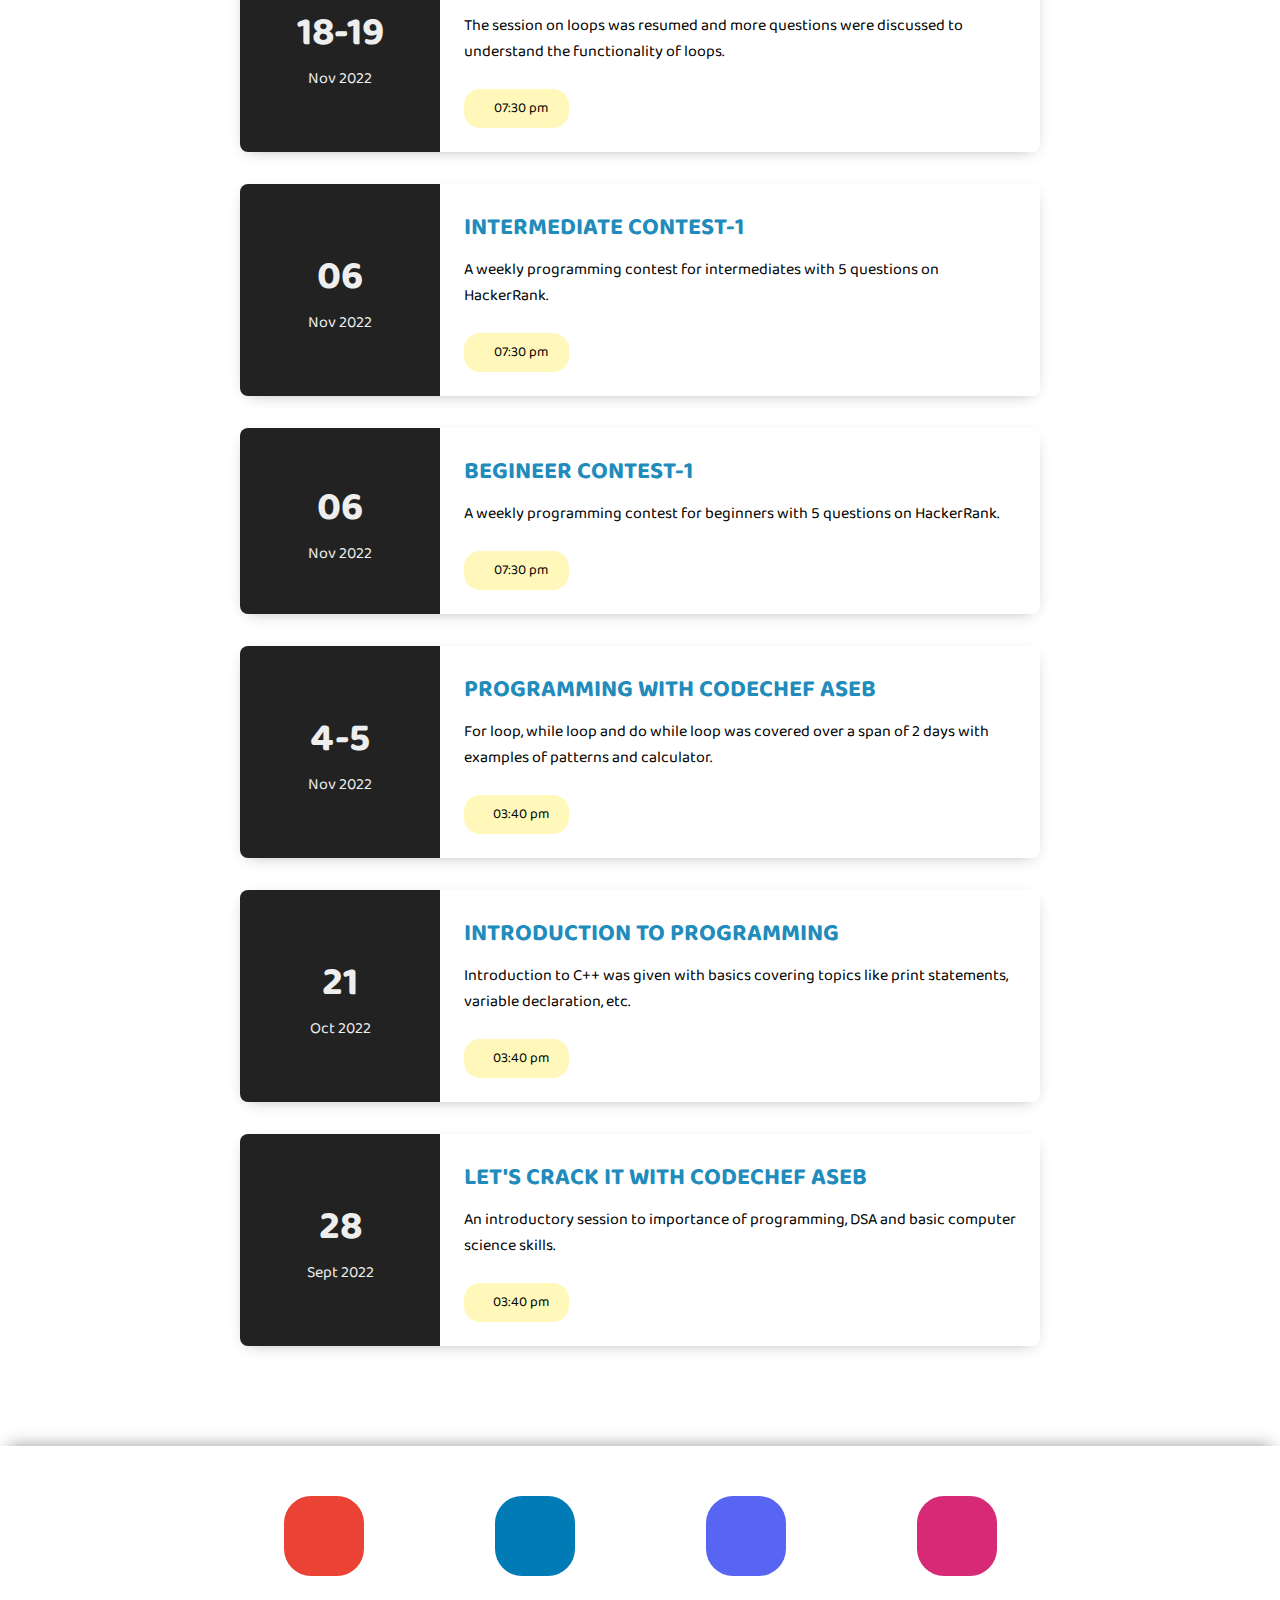
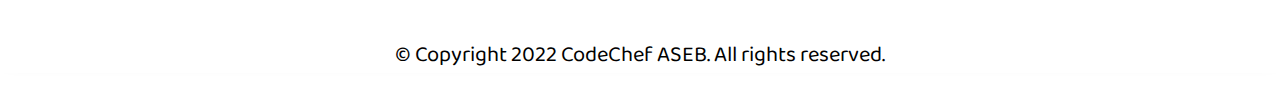
==== commit 16185343: "Update events.html" ====
--- a/events.html
+++ b/events.html
@@ -35,7 +35,7 @@
     <div class="event" id="tt-event">
       <div class="event-left">
         <div class="event-date">
-          <div class="date">12-13</div>
+          <div class="date">26-27</div>
           <div class="month">May</div>
         </div>
       </div>
@@ -195,14 +195,6 @@
     <div class="event">
       <div class="event-left">
         <div class="event-date">
-          <div class="date">4-5</div>
-          <div class="month">Nov 2022</div>
-        </div>
-      </div>  
-  
-    <div class="event">
-      <div class="event-left">
-        <div class="event-date">
           <div class="date">06</div>
           <div class="month">Nov 2022</div>
         </div>
@@ -220,7 +212,7 @@
           <img src="assets/images/time.png" alt="" /> 07:30 pm
         </div>
       </div>
-    </div>
+    </div> 
   
     <div class="event">
       <div class="event-left">
--- a/assets/css/events.css
+++ b/assets/css/events.css
@@ -1,6 +1,8 @@
+@import url('https://fonts.googleapis.com/css2?family=Baloo+Bhai+2:wght@500&display=swap');
+
 * {
   box-sizing: border-box;
-  font-family: "Baloo Bhai 2";
+  font-family: 'Baloo Bhai 2', cursive;
 }
 
 body {
@@ -109,7 +111,6 @@
 /* Body */
 
 .event-container {
-  font-family: "Roboto", sans-serif;
   max-width: 800px;
   margin: 100px auto;
 }
@@ -183,7 +184,7 @@
   display: flex;
   align-items: center;
   justify-content: center;
-  width: 100px;
+  width: 105px;
   padding: 8px;
   border-radius: 16px;
   margin: 24px 0;
@@ -196,7 +197,7 @@
 
 #tt-time img {
   height: 20px;
-  padding-right: 15px;
+  padding-right: 14px;
 }
 
 .event .event-right .event-timing img {
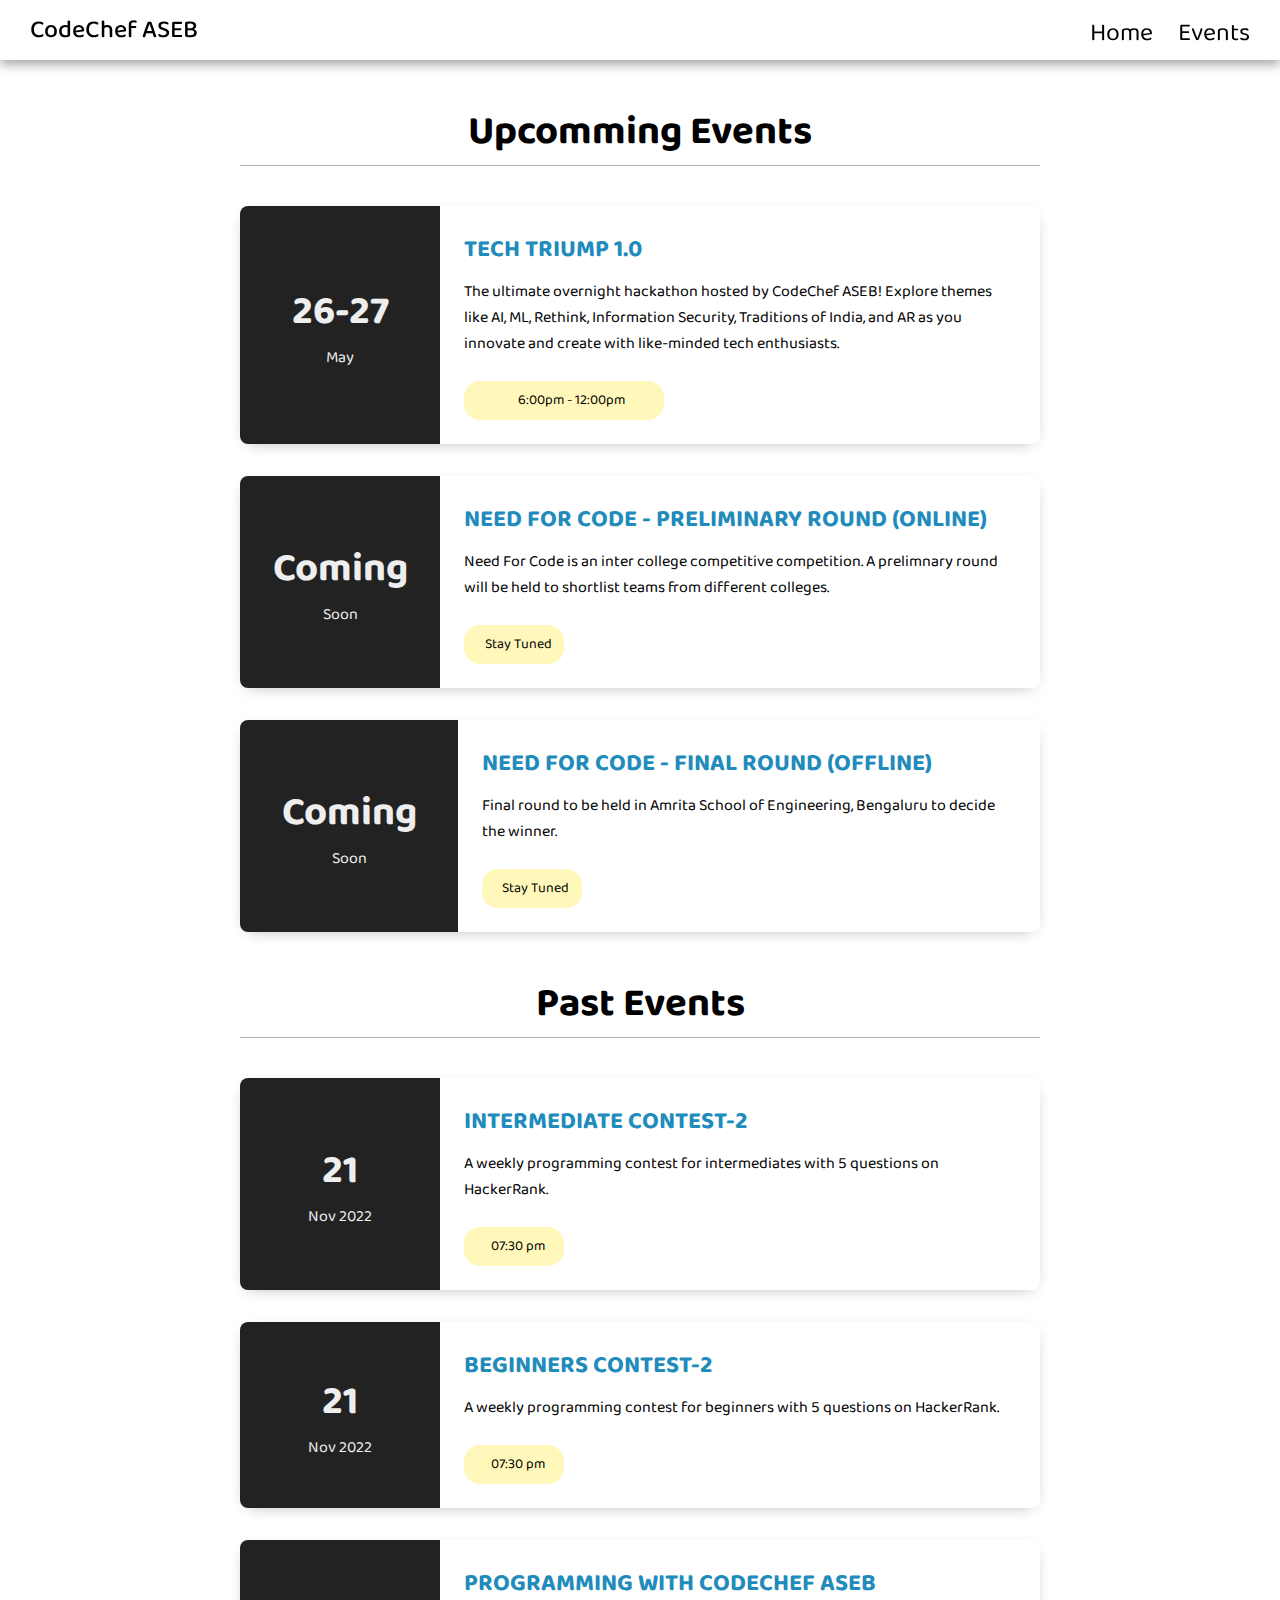
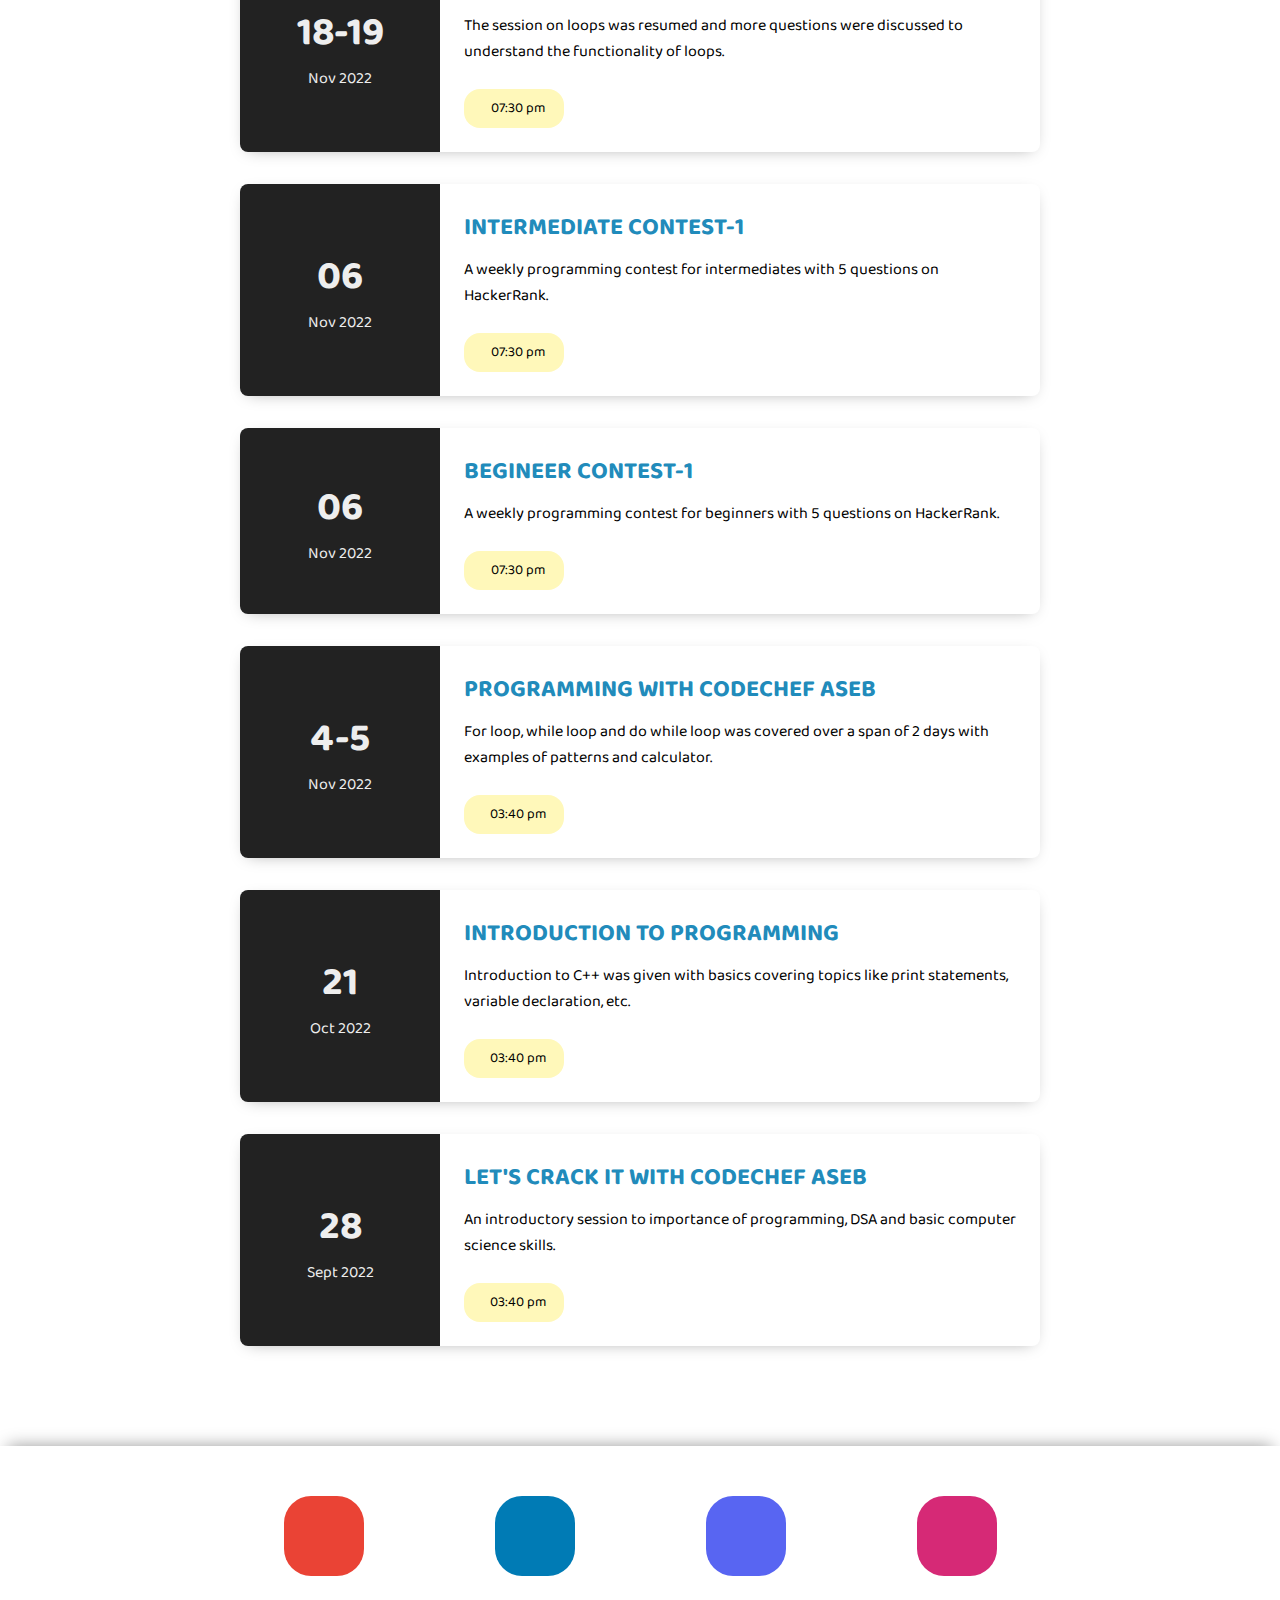
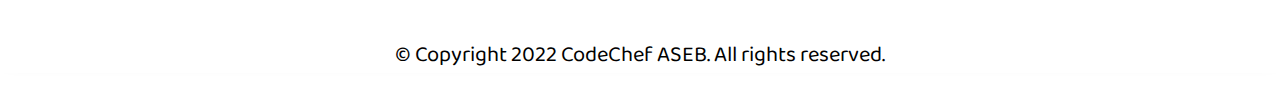
==== commit eba3618e: "Add files via upload" ====
--- a/events.html
+++ b/events.html
@@ -13,7 +13,7 @@
   <div class="nav">
     <input type="checkbox" id="nav-check" />
     <div class="nav-header">
-      <div class="nav-title">CodeChef ASEB</div>
+      <div class="nav-title"><a href="home.html" target="">CodeChef ASEB</a></div>
     </div>
     <div class="nav-btn">
       <label for="nav-check">
--- a/assets/css/events.css
+++ b/assets/css/events.css
@@ -35,6 +35,15 @@
   padding: 10px 10px 10px 10px;
 }
 
+.nav > .nav-header > .nav-title > a {
+  text-decoration: none;
+  color: black;
+}
+
+.nav > .nav-header > .nav-title > a:hover {
+  color: brown;
+}
+
 .nav > .nav-btn {
   display: none;
 }
@@ -61,7 +70,13 @@
   display: none;
 }
 
-@media (max-width: 600px) {
+@media (max-width: 640px) {
+  .nav {
+    height: 50px;
+  }
+  .nav > .nav-header > .nav-title {
+    font-size: 20px;
+  }
   .nav > .nav-btn {
     display: inline-block;
     position: absolute;
@@ -85,10 +100,11 @@
     border-top: 2px solid #eee;
   }
   .nav > .nav-links {
+    font-size: 18px;
     position: absolute;
     display: block;
     width: 100%;
-    background-color: #333;
+    background-color: white;
     height: 0px;
     transition: all 0.3s ease-in;
     overflow-y: hidden;
@@ -184,7 +200,7 @@
   display: flex;
   align-items: center;
   justify-content: center;
-  width: 105px;
+  width: 100px;
   padding: 8px;
   border-radius: 16px;
   margin: 24px 0;
@@ -197,7 +213,7 @@
 
 #tt-time img {
   height: 20px;
-  padding-right: 14px;
+  padding-right: 15px;
 }
 
 .event .event-right .event-timing img {
@@ -338,3 +354,37 @@
   margin-top: 50px;
   font-size: 22px;
 }
+
+@media (max-width: 640px) {
+  .rounded-social-buttons .social-button {
+    display: inline-block;
+    position: relative;
+    cursor: pointer;
+    width: 40px;
+    height: 40px;
+    border: 2px solid transparent;
+    text-decoration: none;
+    text-align: center;
+    color: #fefefe;
+    font-size: 21px;
+    font-weight: normal;
+    line-height: 2em;
+    border-radius: 1.6875rem;
+    transition: all 0.5s ease;
+    margin-right: 1.5rem;
+    margin-left: 1.5rem;
+    margin-bottom: 0.15rem;
+  }
+
+  .rounded-social-buttons .fa-envelope,
+  .fa-linkedin,
+  .fa-discord,
+  .fa-instagram {
+    font-size: 25px;
+  }
+
+  p.copyright {
+    margin-top: 50px;
+    font-size: 18px;
+  }
+}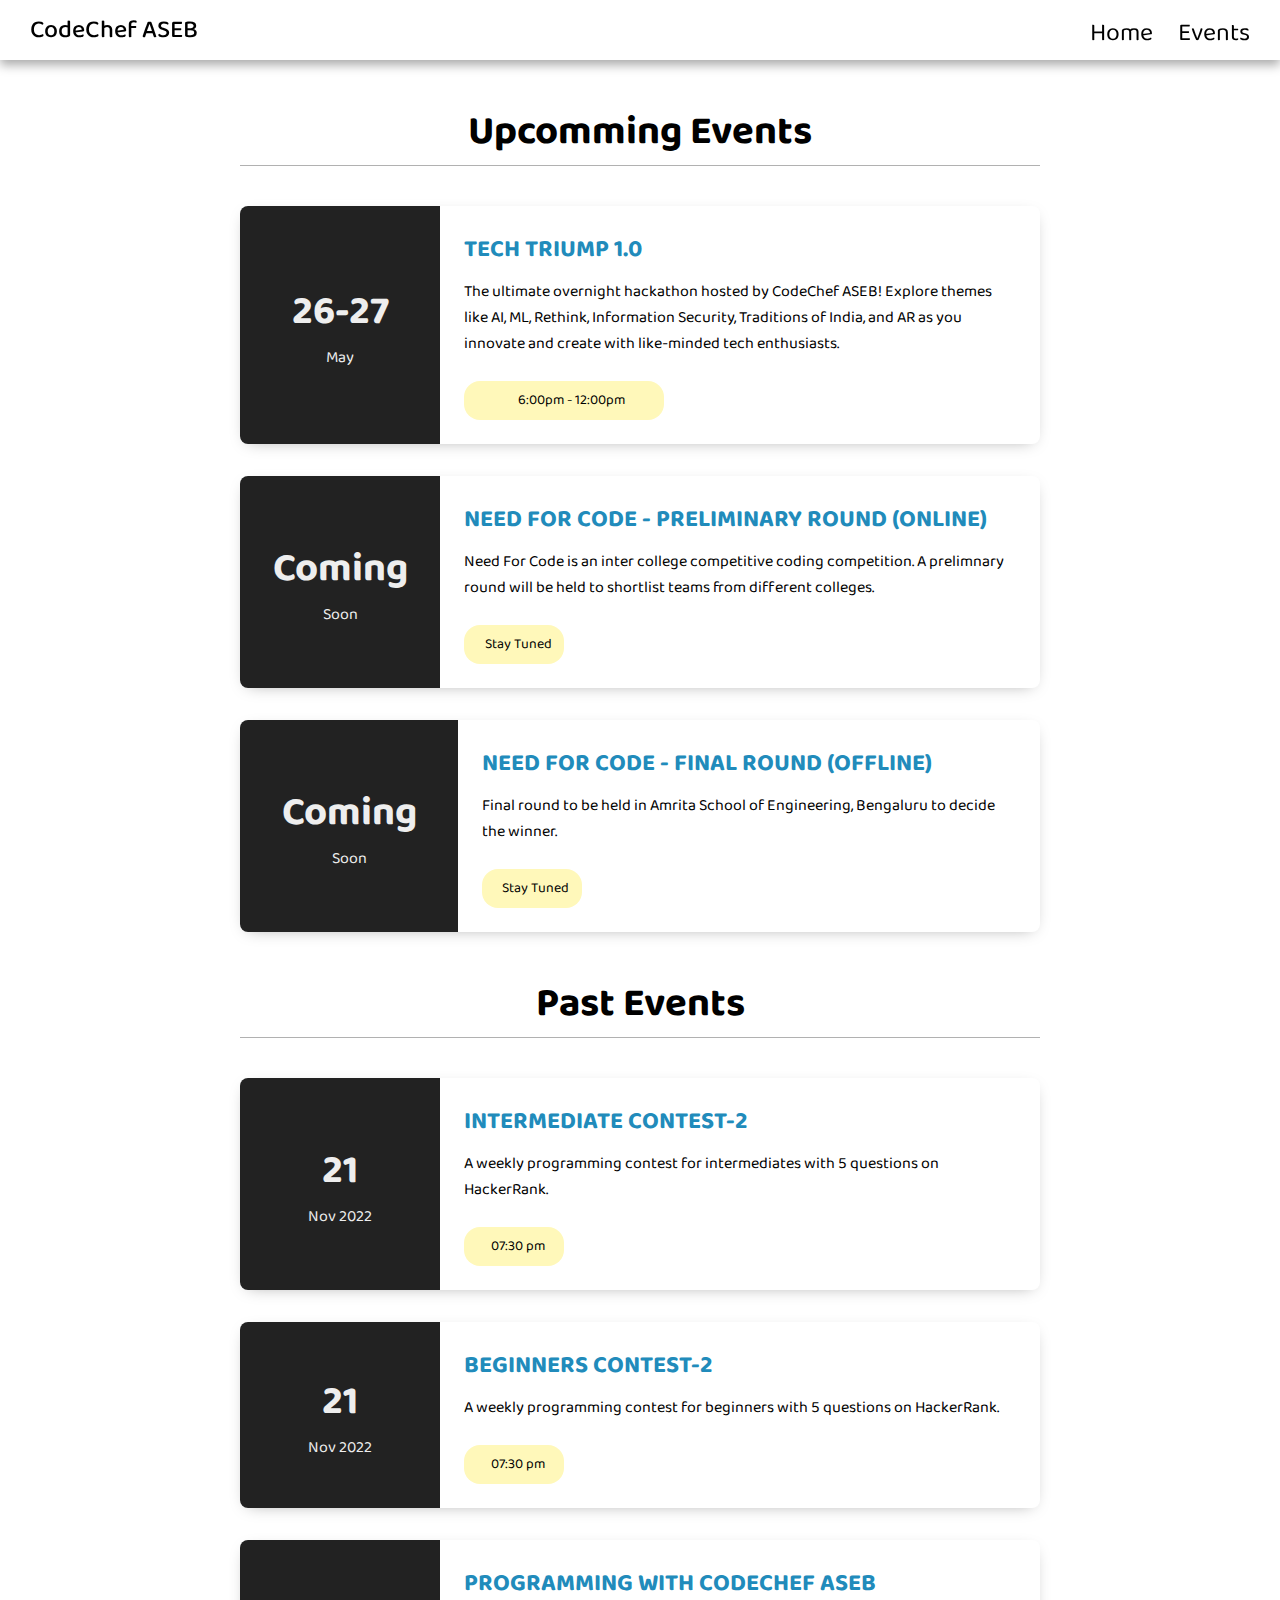
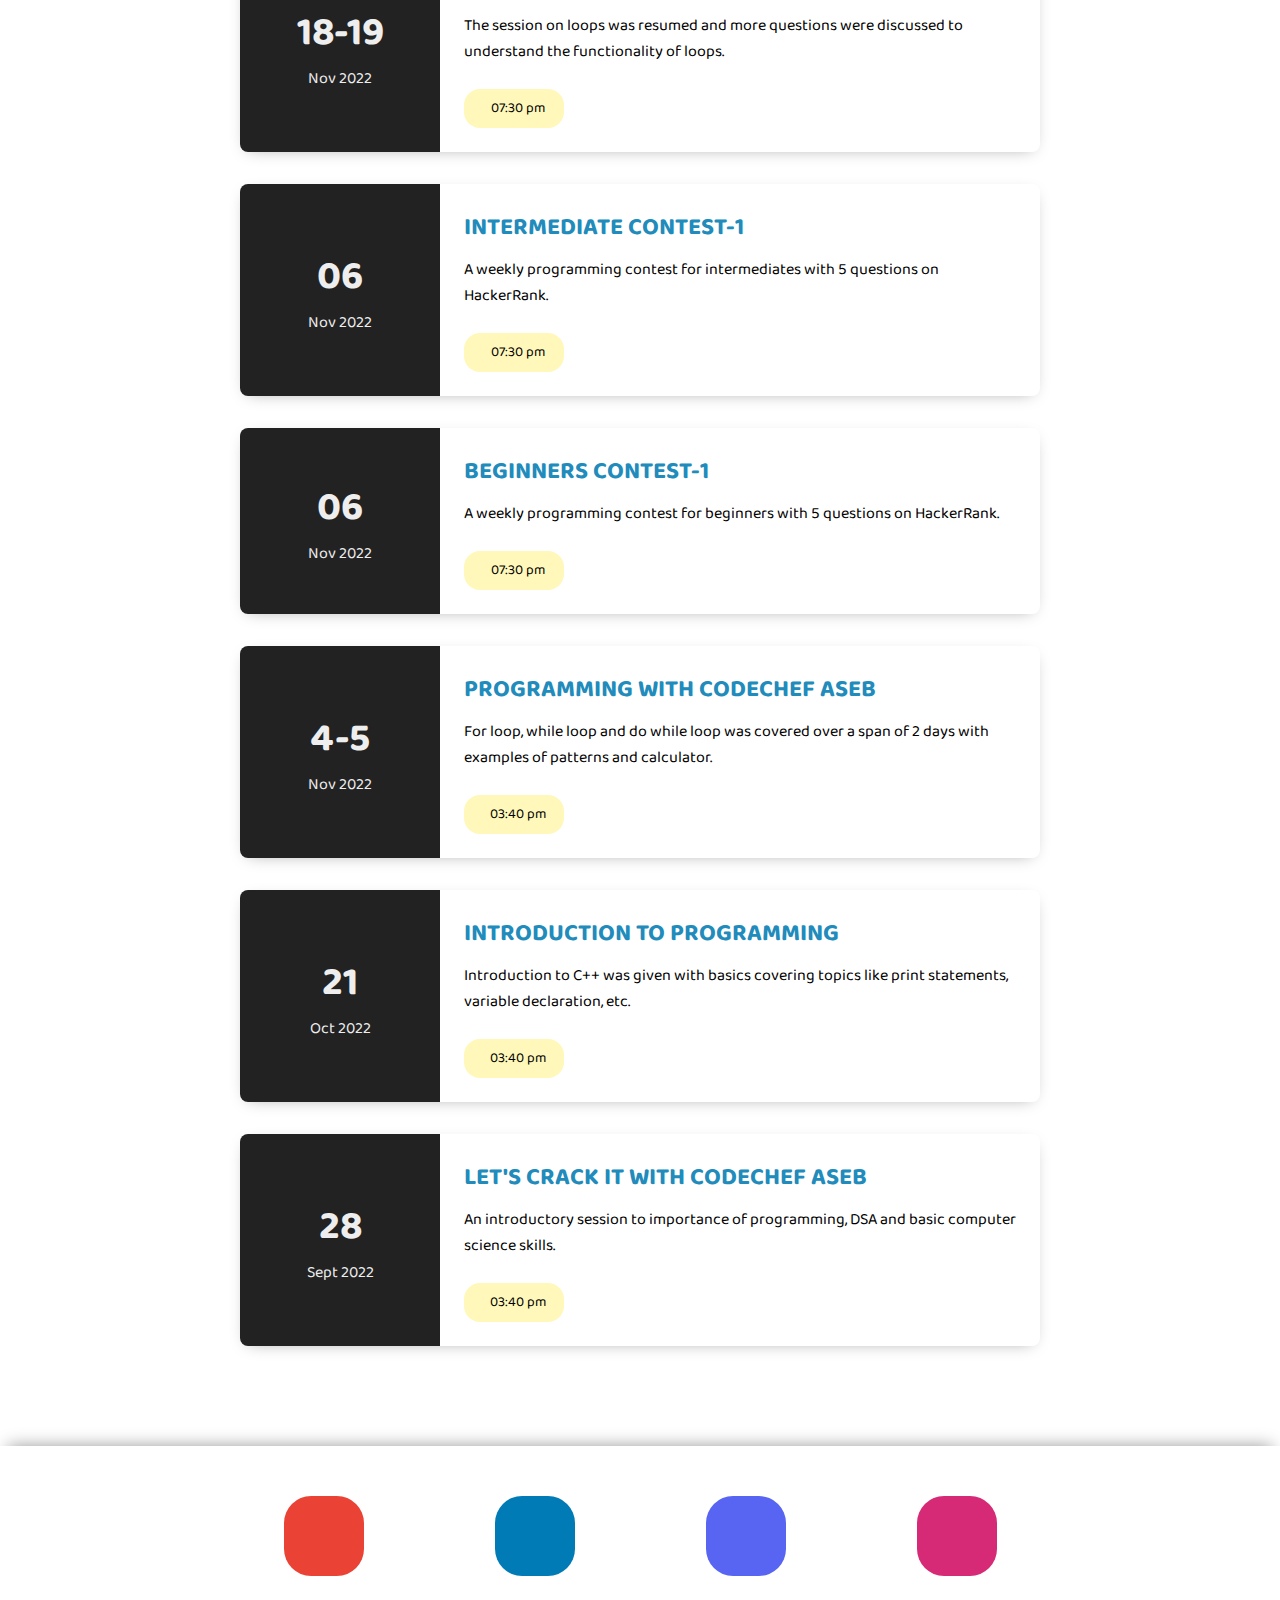
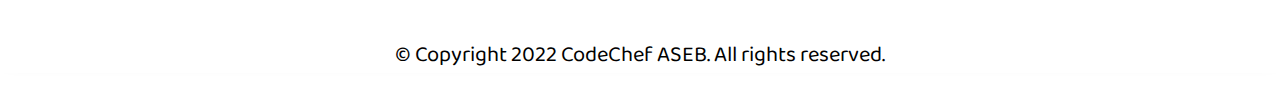
==== commit 01ca4cc1: "Add files via upload" ====
--- a/events.html
+++ b/events.html
@@ -68,7 +68,7 @@
         <h3 class="event-title">Need For Code - Preliminary Round (Online)</h3>
 
         <div class="event-description">
-          Need For Code is an inter college competitive competition. 
+          Need For Code is an inter college competitive coding competition. 
           A prelimnary round will be held to shortlist teams 
           from different colleges.
         </div>
@@ -201,7 +201,7 @@
       </div>
 
       <div class="event-right">
-        <h3 class="event-title">Begineer Contest-1</h3>
+        <h3 class="event-title">Beginners Contest-1</h3>
 
         <div class="event-description">
           A weekly programming contest for beginners with 5 questions
